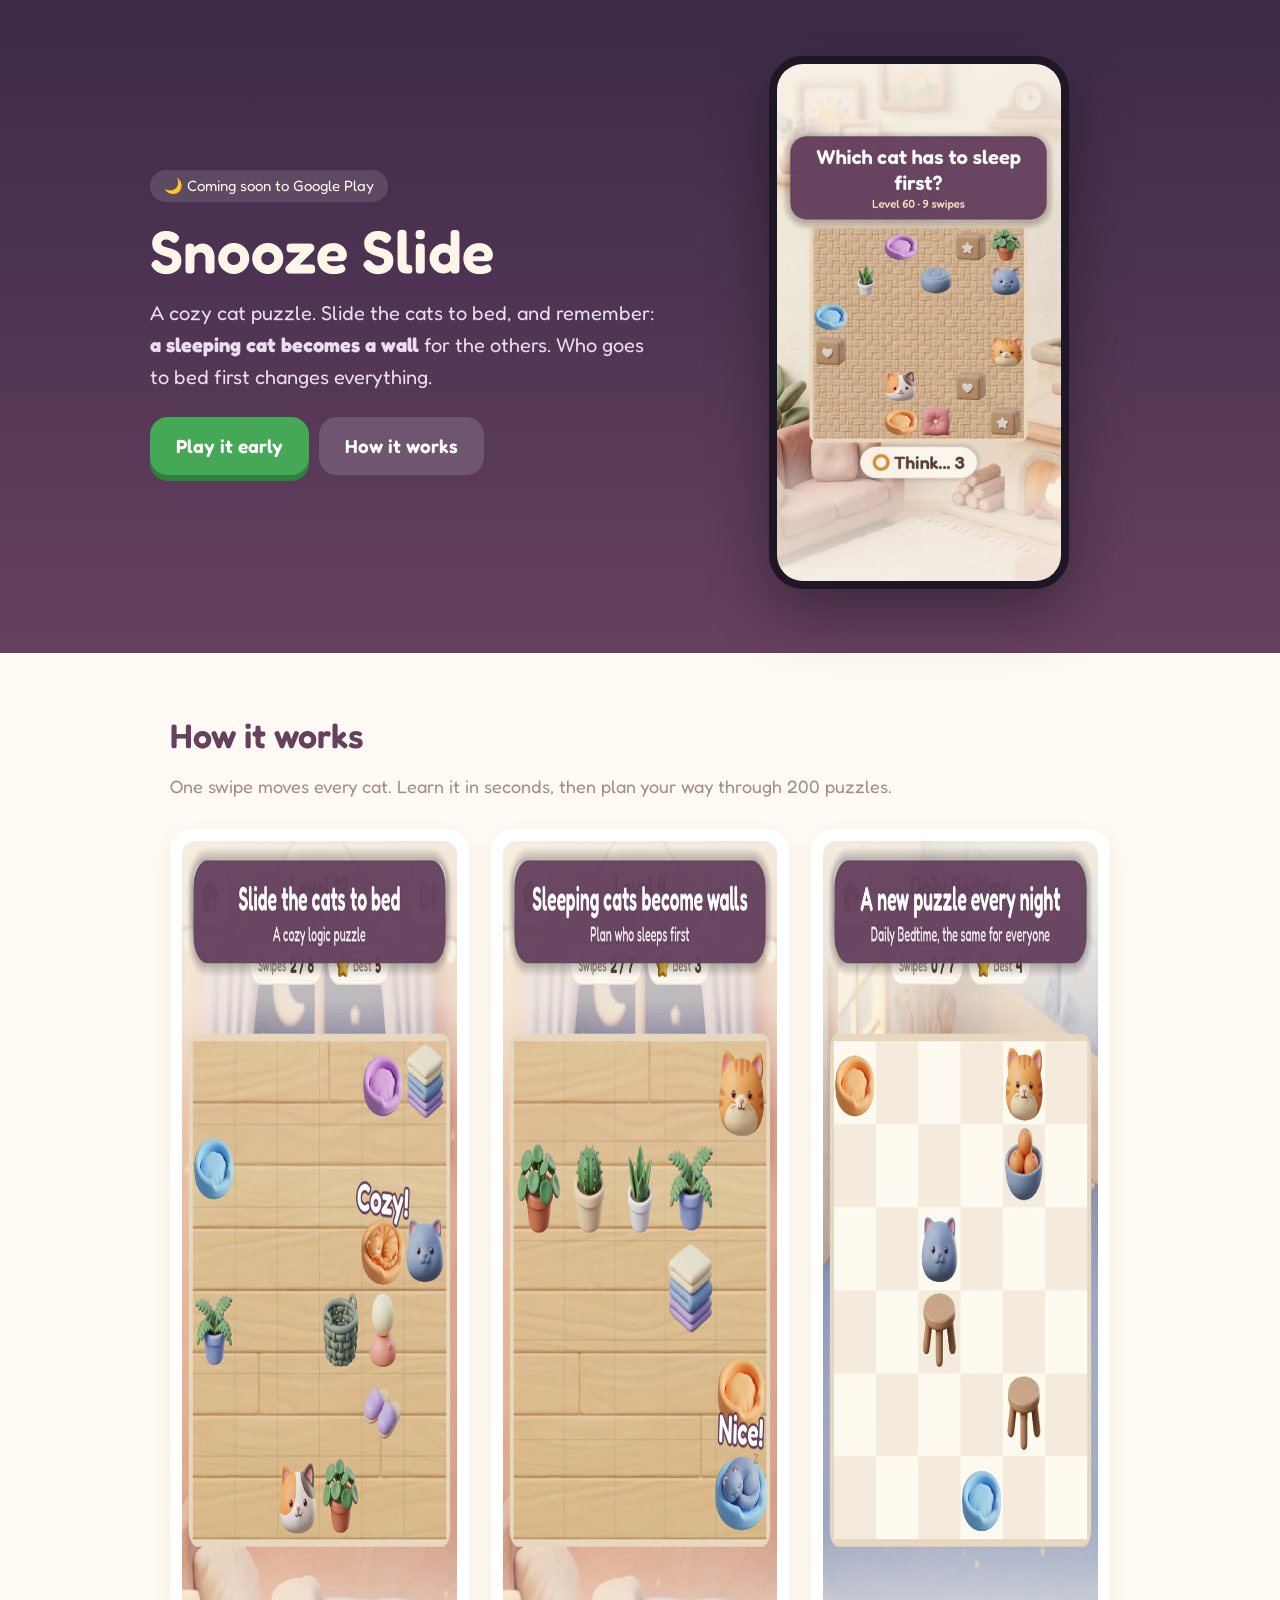
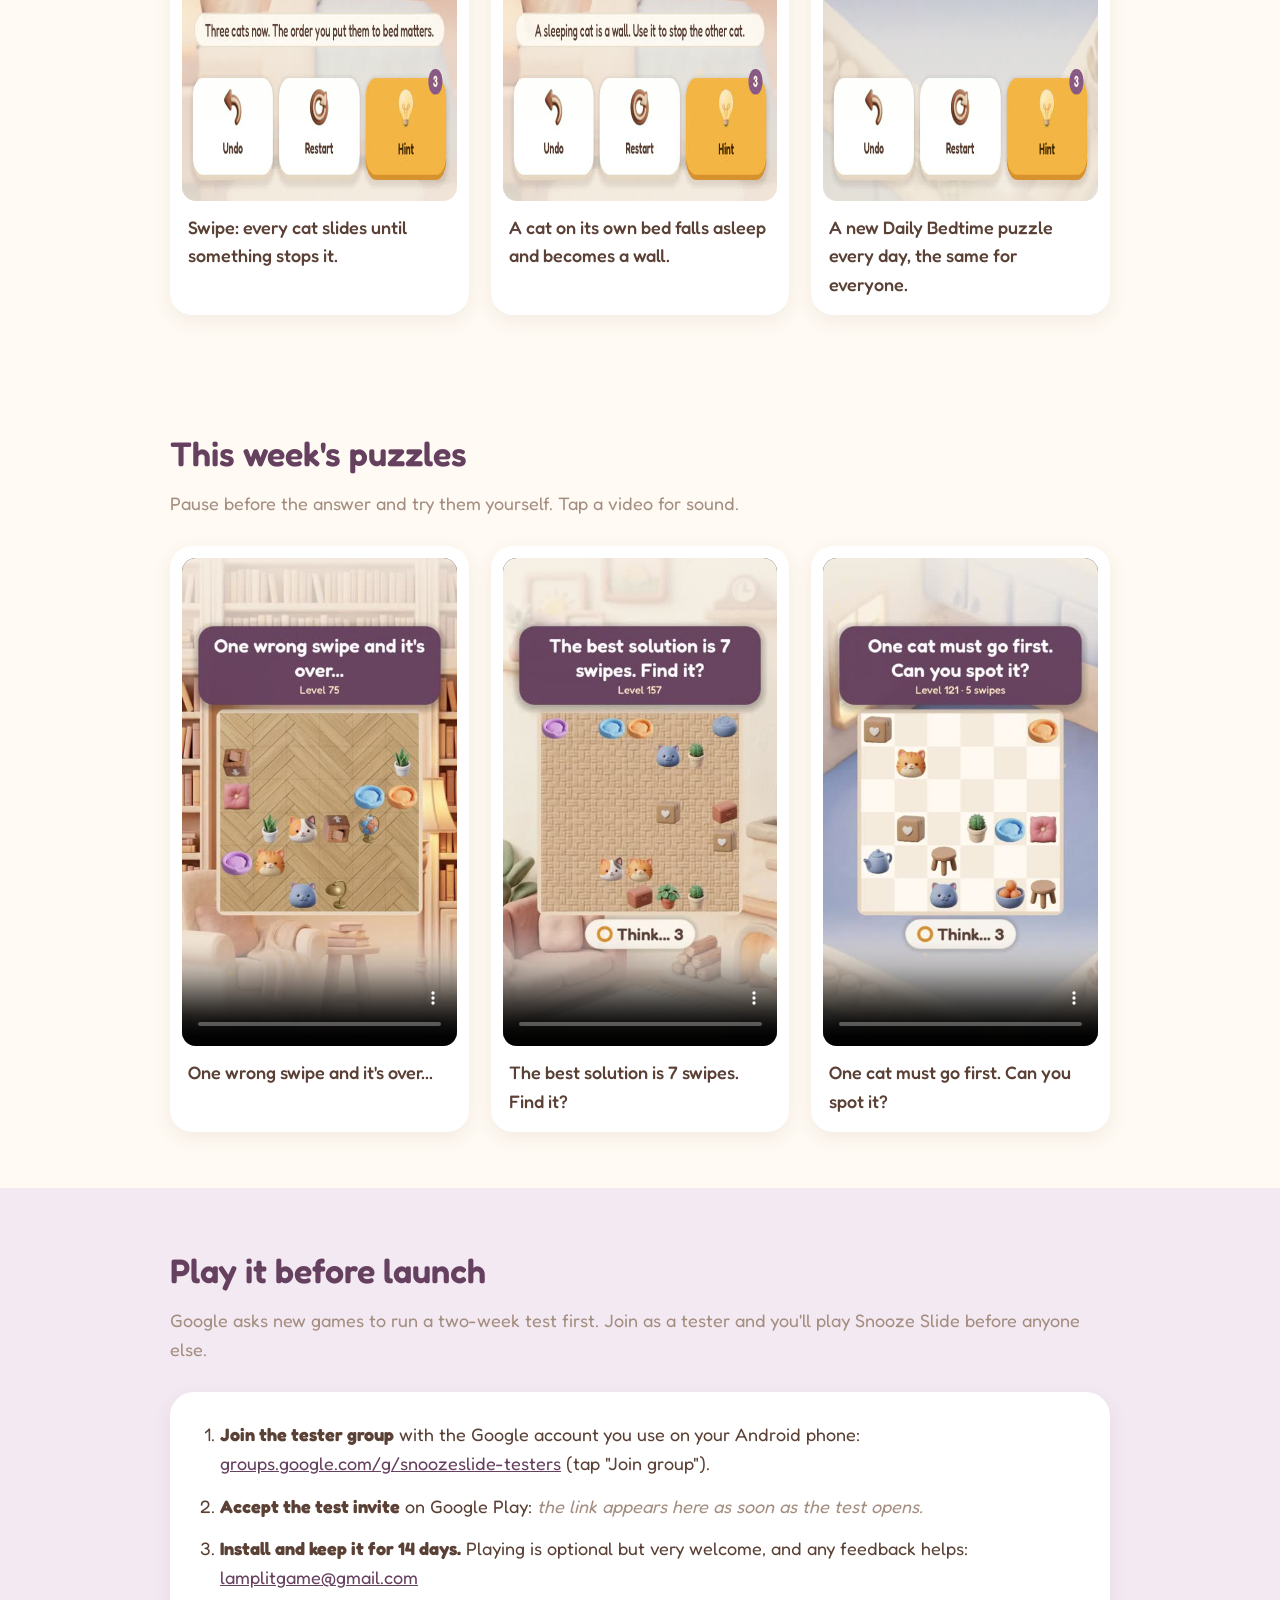
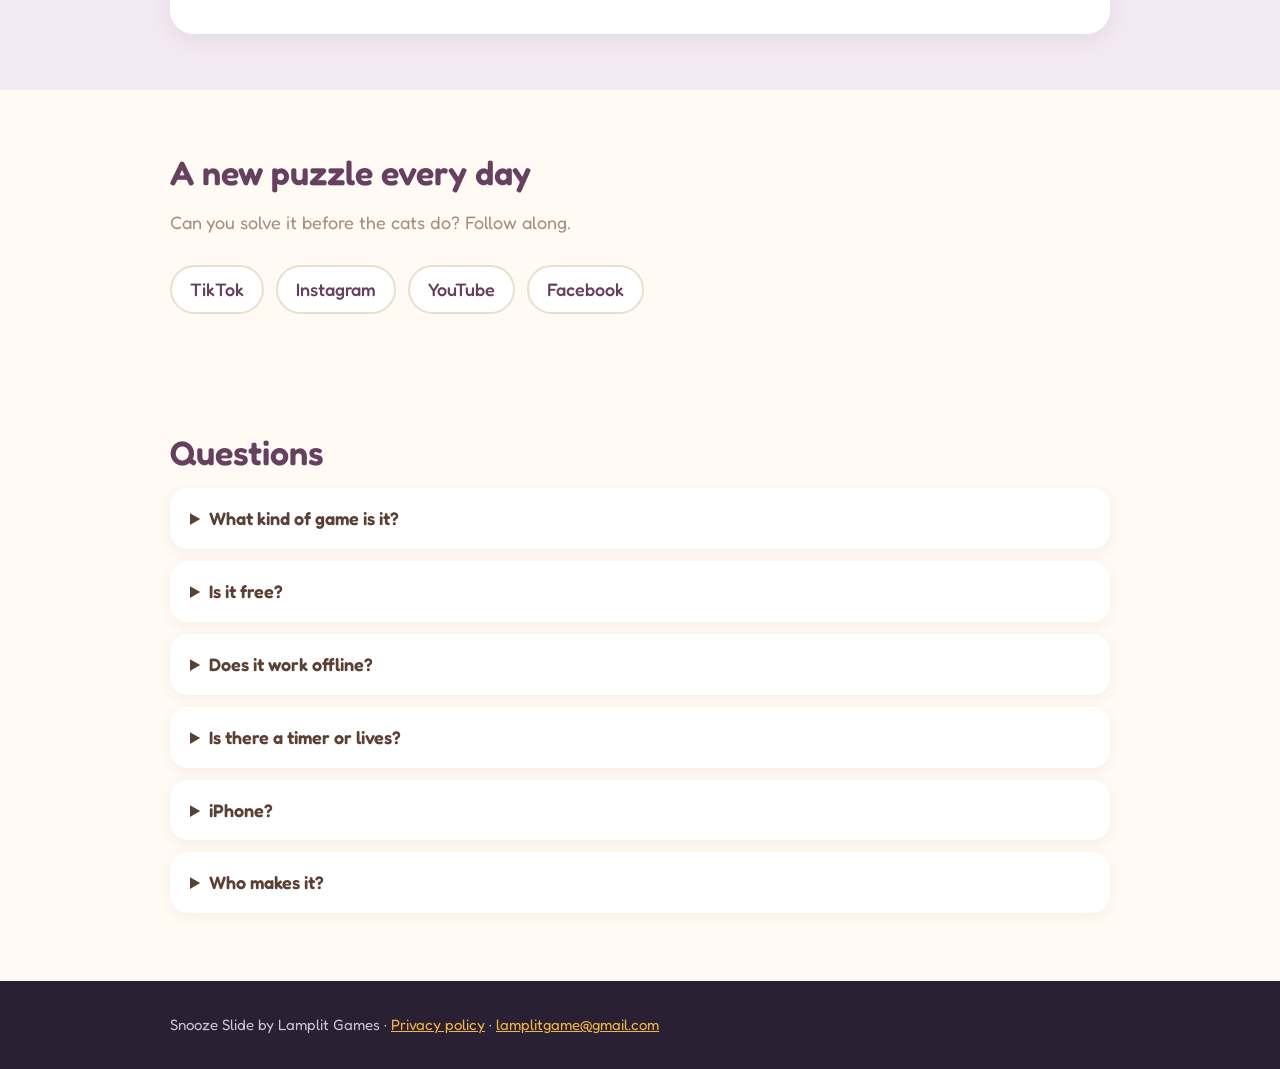
==== snooze-slide/index.html @ 91ded469 "This week's puzzles (2026-09-30); remote settings: this week's video levels" ====
<!doctype html>
<html lang="en">
<head>
<meta charset="utf-8">
<meta name="viewport" content="width=device-width, initial-scale=1">
<title>Snooze Slide: Cozy Cat Puzzle for Android</title>
<meta name="description" content="Slide the cats to bed. Sleeping cats become walls. Snooze Slide is a cozy cat puzzle game for Android with 200 levels and a new Bedtime puzzle every day. Play it early as a tester.">
<link rel="canonical" href="https://sazzal56.github.io/snooze-slide/">
<link rel="icon" href="img/icon.png">
<meta property="og:type" content="website">
<meta property="og:title" content="Snooze Slide: Cozy Cat Puzzle">
<meta property="og:description" content="Slide the cats to bed. Sleeping cats become walls. A new cozy puzzle every day.">
<meta property="og:image" content="https://sazzal56.github.io/snooze-slide/img/feature.jpg">
<meta property="og:url" content="https://sazzal56.github.io/snooze-slide/">
<meta name="twitter:card" content="summary_large_image">
<meta name="theme-color" content="#66405F">
<link rel="preconnect" href="https://fonts.googleapis.com">
<link rel="preconnect" href="https://fonts.gstatic.com" crossorigin>
<link href="https://fonts.googleapis.com/css2?family=Fredoka:wght@400;500;600&display=swap" rel="stylesheet">
<script type="application/ld+json">
{
  "@context": "https://schema.org",
  "@type": "VideoGame",
  "name": "Snooze Slide",
  "alternateName": "Snooze Slide: Cozy Cat Puzzle",
  "description": "A cozy cat puzzle for Android. Swipe to slide every cat at once; a cat that reaches its own bed falls asleep and becomes a wall for the others. 200 levels and a new Daily Bedtime puzzle every day.",
  "genre": ["Puzzle", "Logic", "Casual"],
  "gamePlatform": "Android",
  "applicationCategory": "GameApplication",
  "operatingSystem": "Android",
  "image": "https://sazzal56.github.io/snooze-slide/img/feature.jpg",
  "url": "https://sazzal56.github.io/snooze-slide/",
  "author": { "@type": "Organization", "name": "Lamplit Games", "email": "lamplitgame@gmail.com", "url": "https://sazzal56.github.io/" }
}
</script>
<style>
  :root { --plum: #8A5A86; --plum-deep: #66405F; --night: #2A2033; --cream: #FFFAF3; --ink: #5B4036; --muted: #A48E80; --gold: #F4B546; --go: #45A857; --go-lip: #2F7F3E; }
  * { box-sizing: border-box; }
  body { margin: 0; background: var(--cream); color: var(--ink); font: 18px/1.6 "Fredoka", system-ui, sans-serif; }
  a { color: var(--plum-deep); }
  header { background: linear-gradient(180deg, #3B2A48 0%, var(--plum-deep) 100%); color: #FFF6EA; }
  .wrap { max-width: 980px; margin: 0 auto; padding: 0 20px; }
  .hero { display: grid; grid-template-columns: 1.1fr 0.9fr; gap: 40px; align-items: center; padding: 56px 0 64px; }
  .hero h1 { font-size: clamp(38px, 6vw, 60px); line-height: 1.05; margin: 0 0 14px; font-weight: 600; }
  .hero p { font-size: 20px; color: #EBDDF0; margin: 0 0 24px; }
  .tag { display: inline-block; background: rgba(255,255,255,.12); padding: 4px 14px; border-radius: 99px; font-size: 15px; margin-bottom: 18px; }
  .btn { display: inline-block; background: var(--go); color: #fff; text-decoration: none; font-weight: 600; font-size: 19px; padding: 14px 26px; border-radius: 18px; box-shadow: 0 6px 0 var(--go-lip); }
  .btn.alt { background: rgba(255,255,255,.14); box-shadow: none; margin-left: 10px; }
  .phone { justify-self: center; width: min(300px, 80vw); aspect-ratio: 9/16; border-radius: 34px; overflow: hidden; border: 8px solid #1E1726; box-shadow: 0 24px 60px rgba(0,0,0,.35); background: #1E1726; }
  .phone video { width: 100%; height: 100%; object-fit: cover; display: block; }
  section { padding: 56px 0; }
  h2 { font-size: 34px; margin: 0 0 8px; font-weight: 600; color: var(--plum-deep); }
  .lead { color: var(--muted); margin: 0 0 28px; }
  .steps { display: grid; grid-template-columns: repeat(3, 1fr); gap: 22px; }
  .steps figure { margin: 0; background: #fff; border-radius: 22px; padding: 12px; box-shadow: 0 6px 20px rgba(91,64,54,.08); }
  .steps img, .steps video { width: 100%; border-radius: 14px; display: block; }
  .steps video { aspect-ratio: 9 / 16; background: #1E1726; }
  .steps figcaption { padding: 12px 6px 4px; font-weight: 500; }
  .early { background: #F3E9F2; }
  .card { background: #fff; border-radius: 24px; padding: 28px; box-shadow: 0 6px 20px rgba(91,64,54,.08); }
  ol.join { margin: 0; padding-left: 22px; }
  ol.join li { margin: 0 0 14px; }
  .soon { color: var(--muted); font-style: italic; }
  .social { display: flex; flex-wrap: wrap; gap: 12px; }
  .social a { background: #fff; border: 2px solid #EADFCF; border-radius: 99px; padding: 8px 18px; text-decoration: none; font-weight: 500; }
  details { background: #fff; border-radius: 18px; padding: 16px 20px; margin: 0 0 12px; box-shadow: 0 4px 14px rgba(91,64,54,.06); }
  summary { font-weight: 600; cursor: pointer; }
  footer { background: var(--night); color: #CFC2D8; padding: 32px 0; font-size: 15px; }
  footer a { color: var(--gold); }
  @media (max-width: 760px) {
    .hero { grid-template-columns: 1fr; padding: 40px 0 48px; text-align: center; }
    .steps { grid-template-columns: 1fr; }
    .btn.alt { margin: 12px 0 0; }
  }
</style>
</head>
<body>
<header>
  <div class="wrap hero">
    <div>
      <span class="tag">🌙 Coming soon to Google Play</span>
      <h1>Snooze Slide</h1>
      <p>A cozy cat puzzle. Slide the cats to bed, and remember: <strong>a sleeping cat becomes a wall</strong> for the others. Who goes to bed first changes everything.</p>
      <a class="btn" href="#early">Play it early</a><a class="btn alt" href="#how">How it works</a>
    </div>
    <div class="phone"><video src="img/gameplay.mp4" poster="img/gameplay_poster.jpg" autoplay muted loop playsinline aria-label="Snooze Slide gameplay: which cat goes to bed first?"></video></div>
  </div>
</header>

<main>
  <section id="how">
    <div class="wrap">
      <h2>How it works</h2>
      <p class="lead">One swipe moves every cat. Learn it in seconds, then plan your way through 200 puzzles.</p>
      <div class="steps">
        <figure><img src="img/1_slide.jpg" alt="Swipe to slide every cat at once" loading="lazy" width="540" height="960"><figcaption>Swipe: every cat slides until something stops it.</figcaption></figure>
        <figure><img src="img/2_walls.jpg" alt="Sleeping cats become walls" loading="lazy" width="540" height="960"><figcaption>A cat on its own bed falls asleep and becomes a wall.</figcaption></figure>
        <figure><img src="img/5_daily.jpg" alt="A new Daily Bedtime puzzle every day" loading="lazy" width="540" height="960"><figcaption>A new Daily Bedtime puzzle every day, the same for everyone.</figcaption></figure>
      </div>
    </div>
  </section>

  <section id="week">
    <div class="wrap">
      <h2>This week's puzzles</h2>
      <p class="lead">Pause before the answer and try them yourself. Tap a video for sound.</p>
      <div class="steps">
        <!-- WEEK -->
        <figure><video src="week/1_wrong.mp4" poster="week/1_wrong.jpg" muted loop playsinline preload="none" controls aria-label="One wrong swipe and it's over..."></video><figcaption>One wrong swipe and it's over...</figcaption></figure>
        <figure><video src="week/2_par.mp4" poster="week/2_par.jpg" muted loop playsinline preload="none" controls aria-label="The best solution is 7 swipes. Find it?"></video><figcaption>The best solution is 7 swipes. Find it?</figcaption></figure>
        <figure><video src="week/3_which.mp4" poster="week/3_which.jpg" muted loop playsinline preload="none" controls aria-label="One cat must go first. Can you spot it?"></video><figcaption>One cat must go first. Can you spot it?</figcaption></figure>
        <!-- /WEEK -->
      </div>
    </div>
  </section>

  <section id="early" class="early">
    <div class="wrap">
      <h2>Play it before launch</h2>
      <p class="lead">Google asks new games to run a two-week test first. Join as a tester and you'll play Snooze Slide before anyone else.</p>
      <div class="card">
        <ol class="join">
          <li><strong>Join the tester group</strong> with the Google account you use on your Android phone:<br><a href="https://groups.google.com/g/snoozeslide-testers">groups.google.com/g/snoozeslide-testers</a> (tap "Join group").</li>
          <li><strong>Accept the test invite</strong> on Google Play: <span class="soon">the link appears here as soon as the test opens.</span></li>
          <li><strong>Install and keep it for 14 days.</strong> Playing is optional but very welcome, and any feedback helps: <a href="mailto:lamplitgame@gmail.com">lamplitgame@gmail.com</a></li>
        </ol>
      </div>
    </div>
  </section>

  <section id="follow">
    <div class="wrap">
      <h2>A new puzzle every day</h2>
      <p class="lead">Can you solve it before the cats do? Follow along.</p>
      <div class="social">
        <a href="https://www.tiktok.com/@snoozeslide">TikTok</a>
        <a href="https://www.instagram.com/snoozeslide/">Instagram</a>
        <a href="https://www.youtube.com/@snoozeslide">YouTube</a>
        <a href="https://www.facebook.com/snoozeslide">Facebook</a>
      </div>
    </div>
  </section>

  <section id="faq">
    <div class="wrap">
      <h2>Questions</h2>
      <details><summary>What kind of game is it?</summary><p>A calm logic puzzle with cats. Each swipe slides every cat in the room at once; get each cat onto its own bed. Once a cat is asleep it stays put and blocks the others, so the order matters. There are soft cushions, cardboard boxes, one-way cat flaps and rolling balls of yarn as you go from room to room.</p></details>
      <details><summary>Is it free?</summary><p>Yes, it's free to play, with ads. Hints come with an optional short ad; there are never ads at launch or in the middle of a puzzle.</p></details>
      <details><summary>Does it work offline?</summary><p>Yes. Every puzzle works offline.</p></details>
      <details><summary>Is there a timer or lives?</summary><p>No. No timers, no lives, no rush. Undo any swipe, restart anytime.</p></details>
      <details><summary>iPhone?</summary><p>Android first. If you'd like an iPhone version, tell us: <a href="mailto:lamplitgame@gmail.com">lamplitgame@gmail.com</a></p></details>
      <details><summary>Who makes it?</summary><p>One person, one cozy room at a time, as Lamplit Games.</p></details>
    </div>
  </section>
</main>

<footer>
  <div class="wrap">Snooze Slide by Lamplit Games · <a href="../privacy.html">Privacy policy</a> · <a href="mailto:lamplitgame@gmail.com">lamplitgame@gmail.com</a></div>
</footer>
</body>
</html>
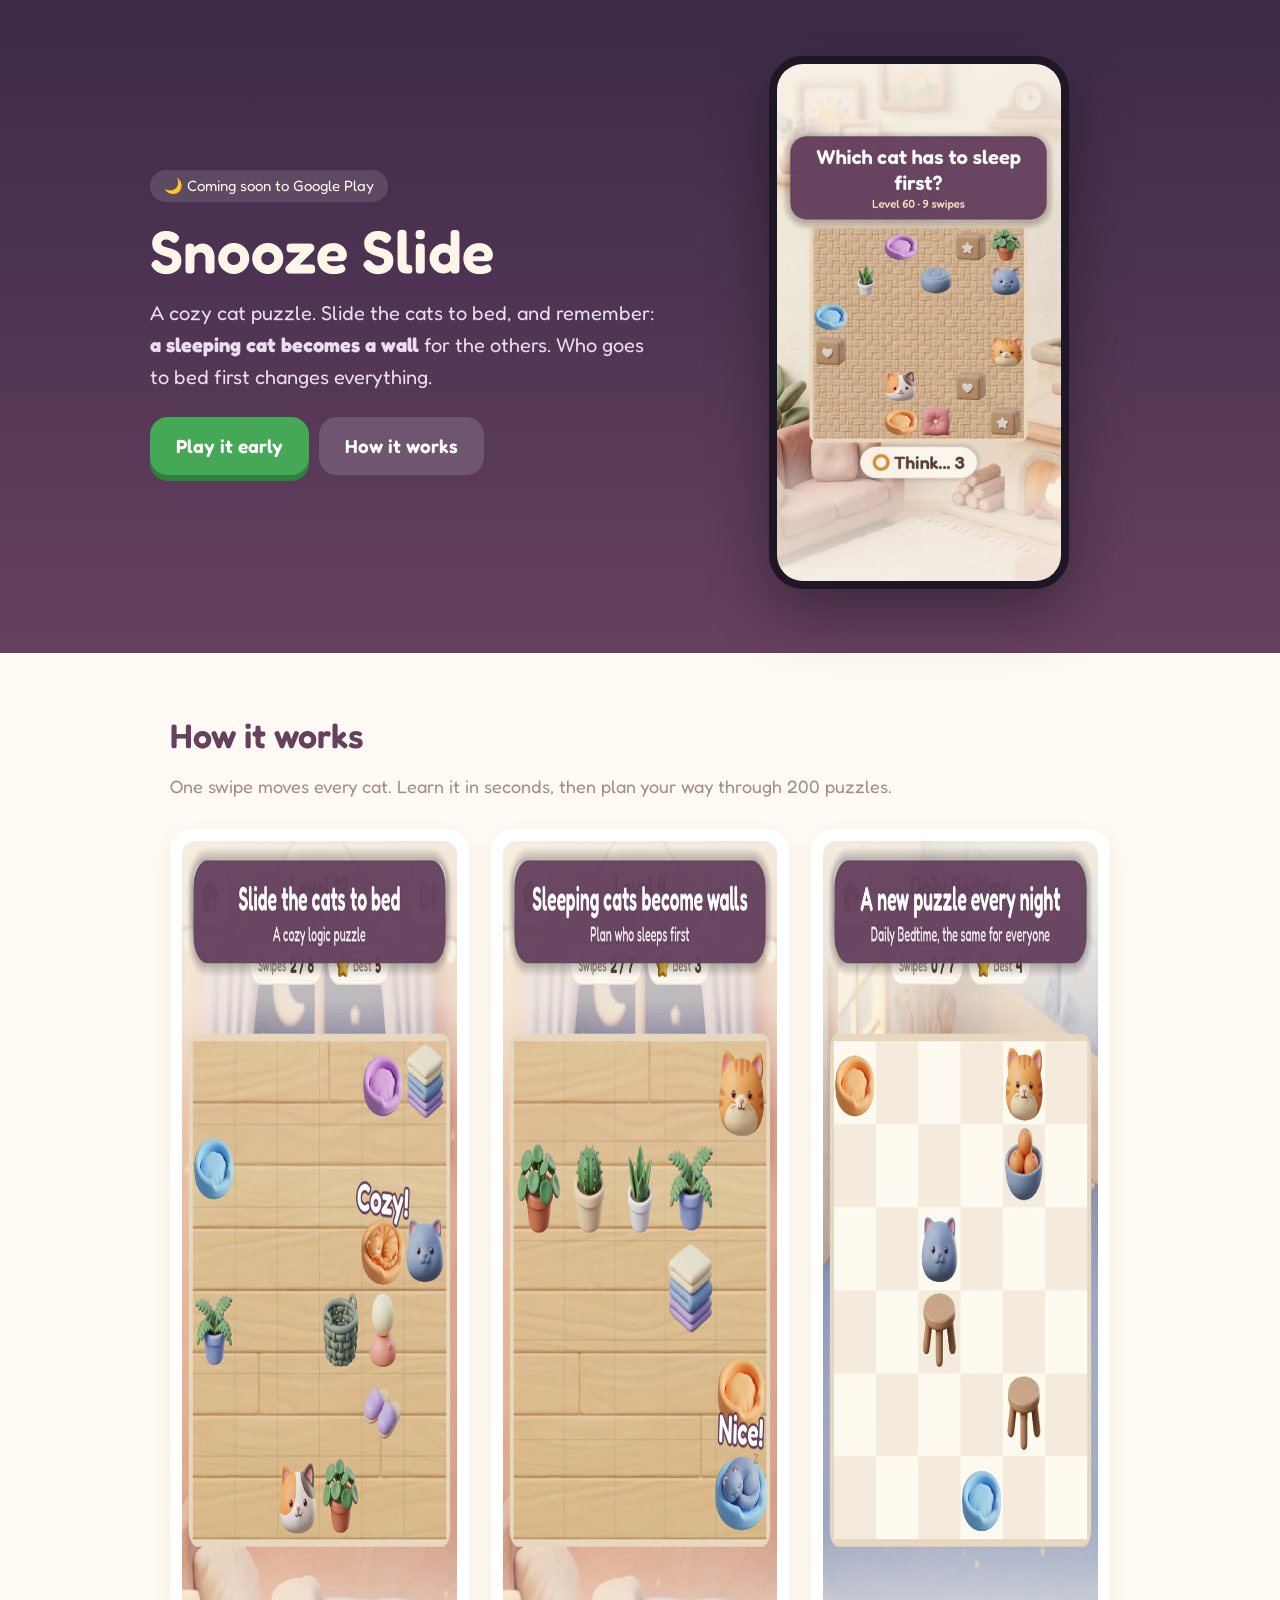
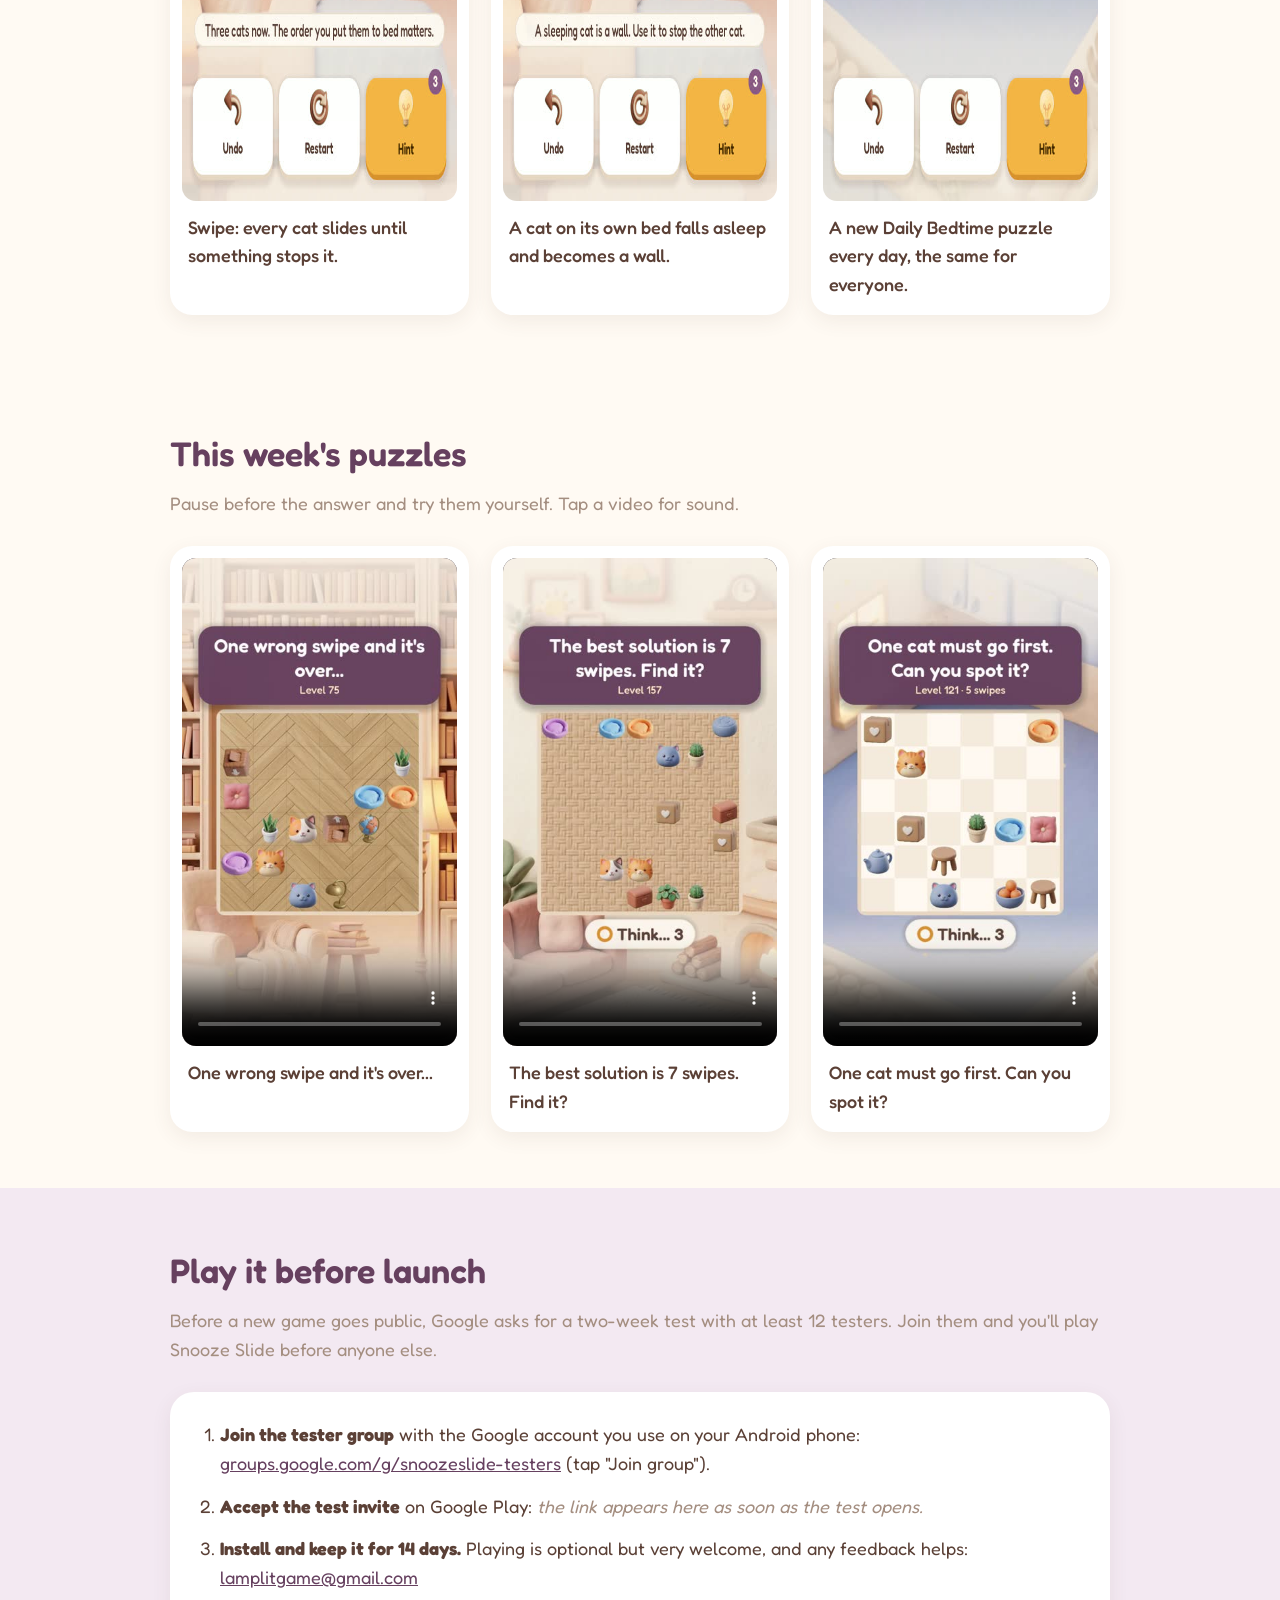
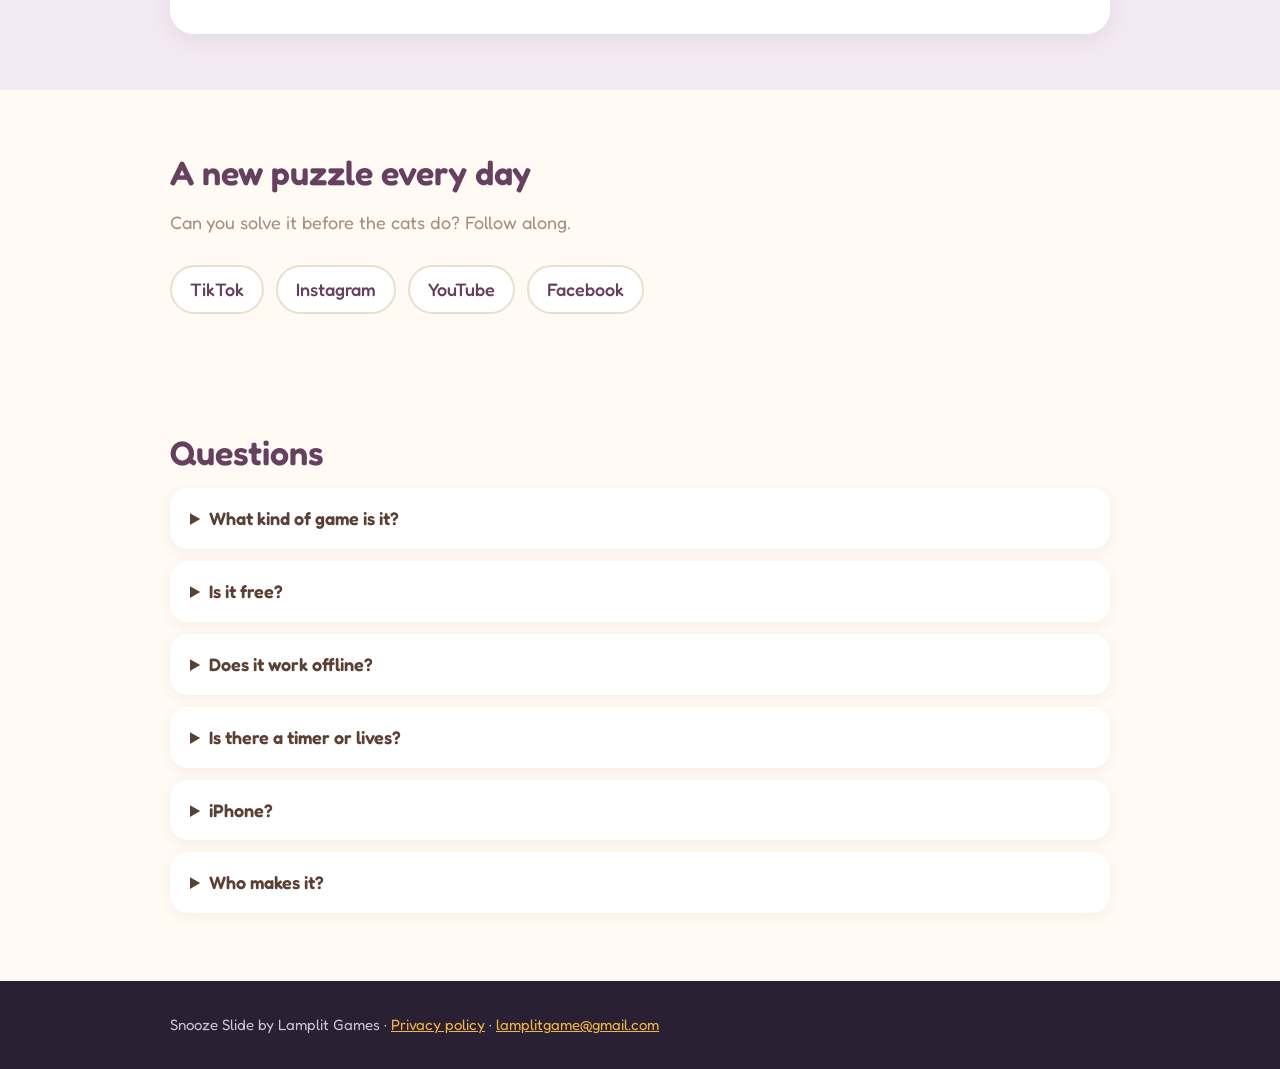
==== commit bd393b44: "Tester section: say what Google asks for (12 testers, two weeks)" ====
--- a/snooze-slide/index.html
+++ b/snooze-slide/index.html
@@ -117,7 +117,7 @@
   <section id="early" class="early">
     <div class="wrap">
       <h2>Play it before launch</h2>
-      <p class="lead">Google asks new games to run a two-week test first. Join as a tester and you'll play Snooze Slide before anyone else.</p>
+      <p class="lead">Before a new game goes public, Google asks for a two-week test with at least 12 testers. Join them and you'll play Snooze Slide before anyone else.</p>
       <div class="card">
         <ol class="join">
           <li><strong>Join the tester group</strong> with the Google account you use on your Android phone:<br><a href="https://groups.google.com/g/snoozeslide-testers">groups.google.com/g/snoozeslide-testers</a> (tap "Join group").</li>
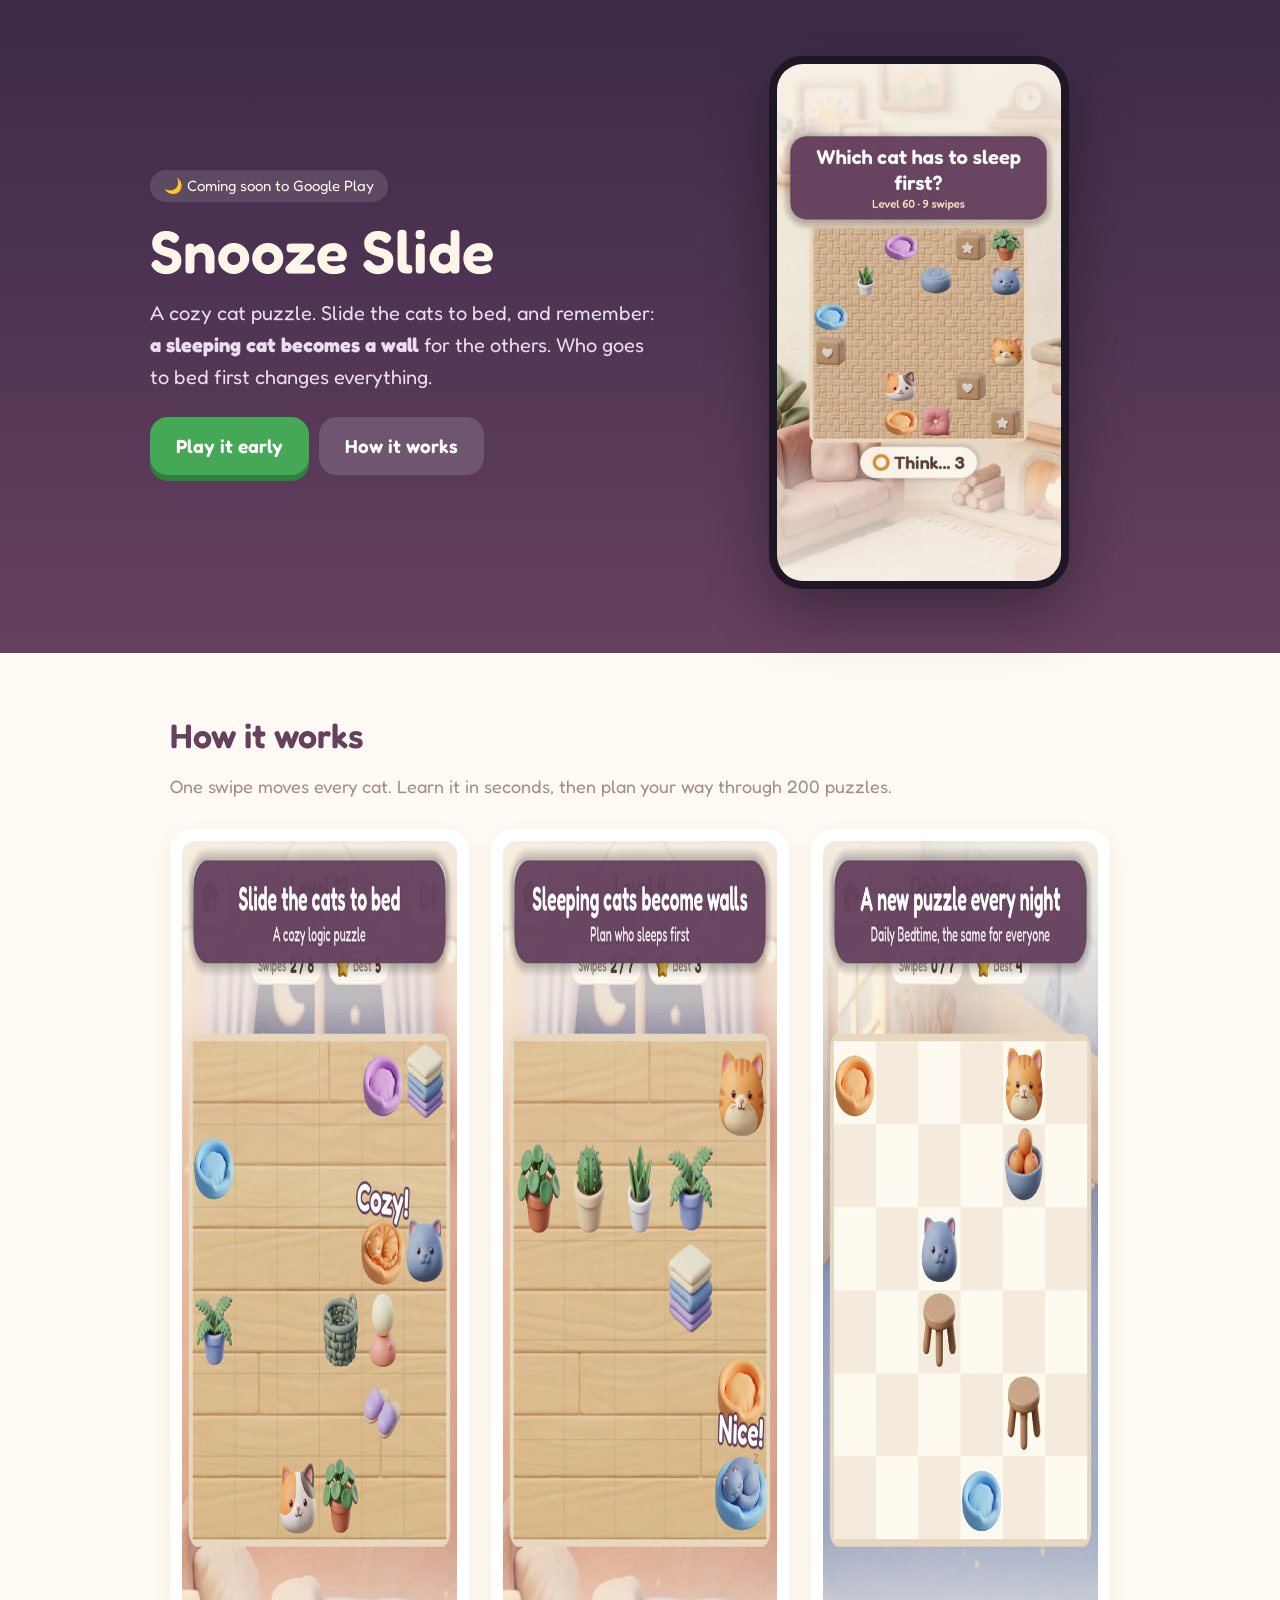
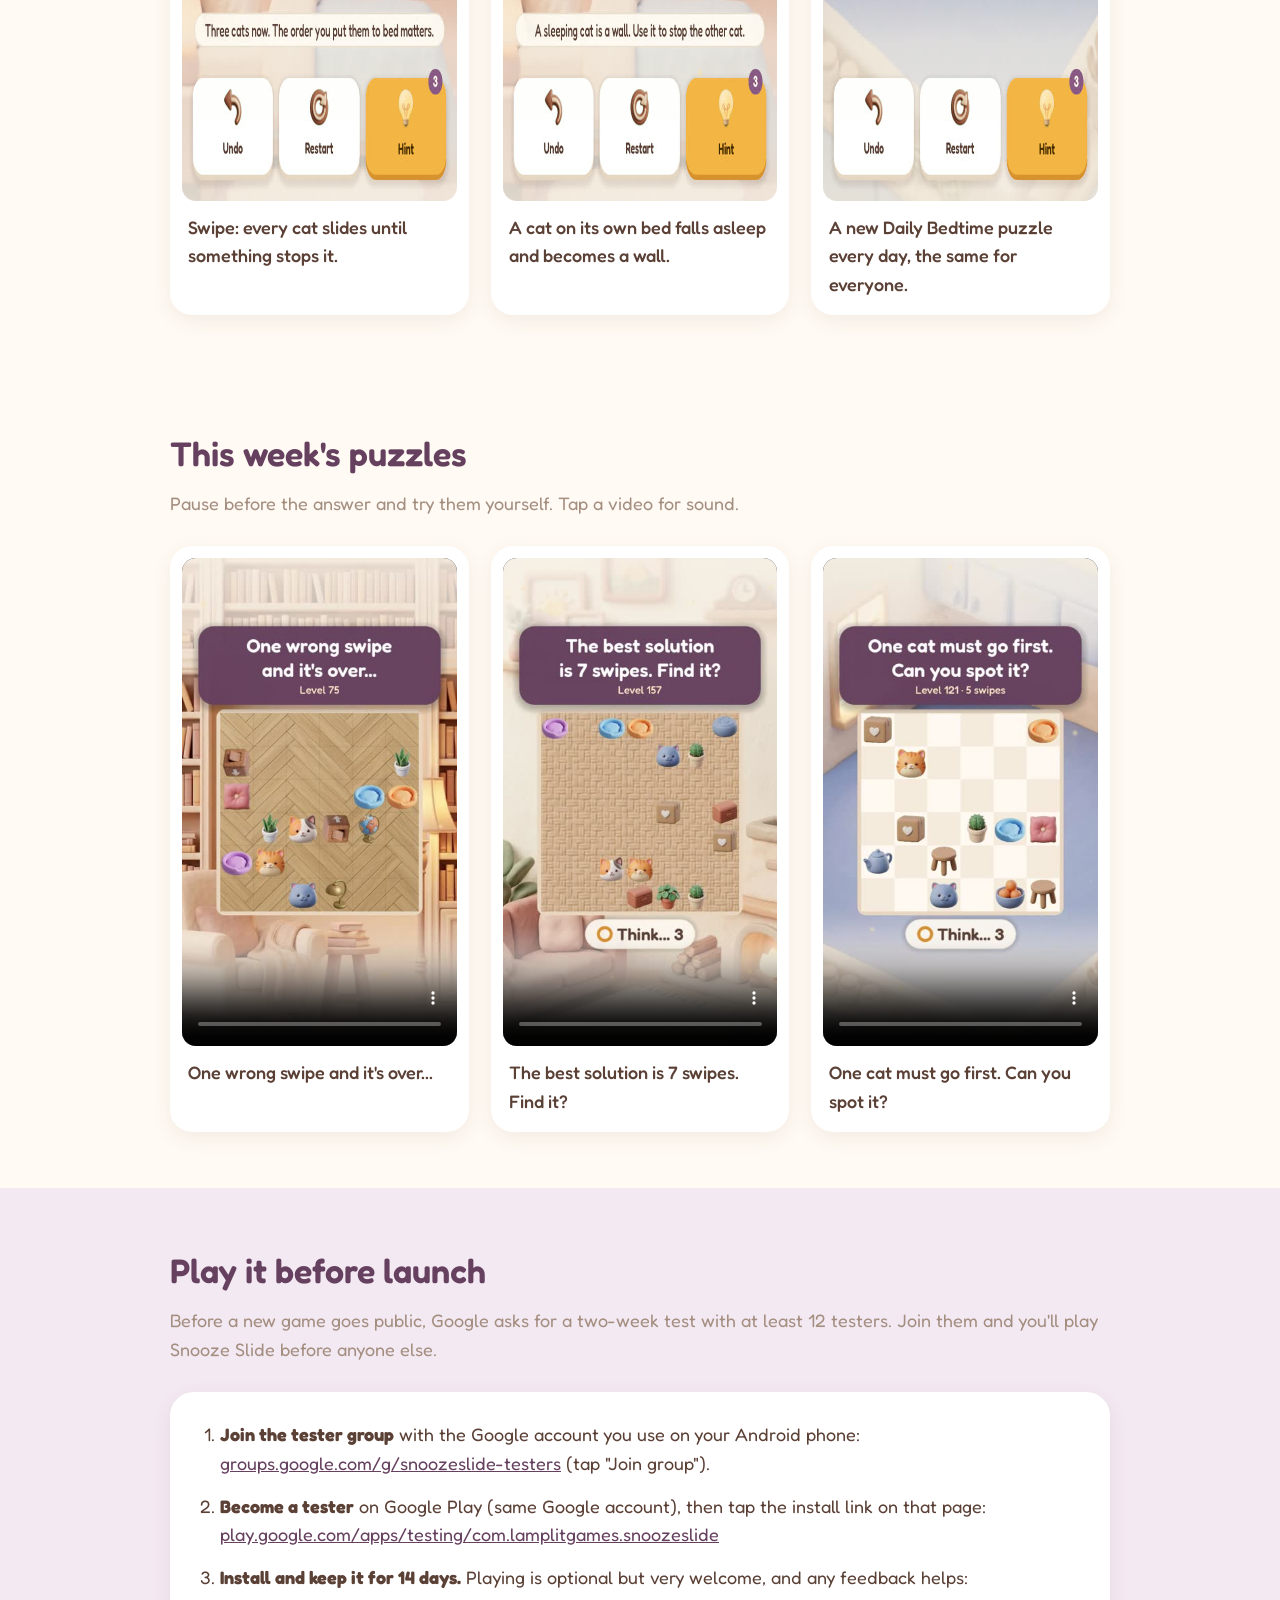
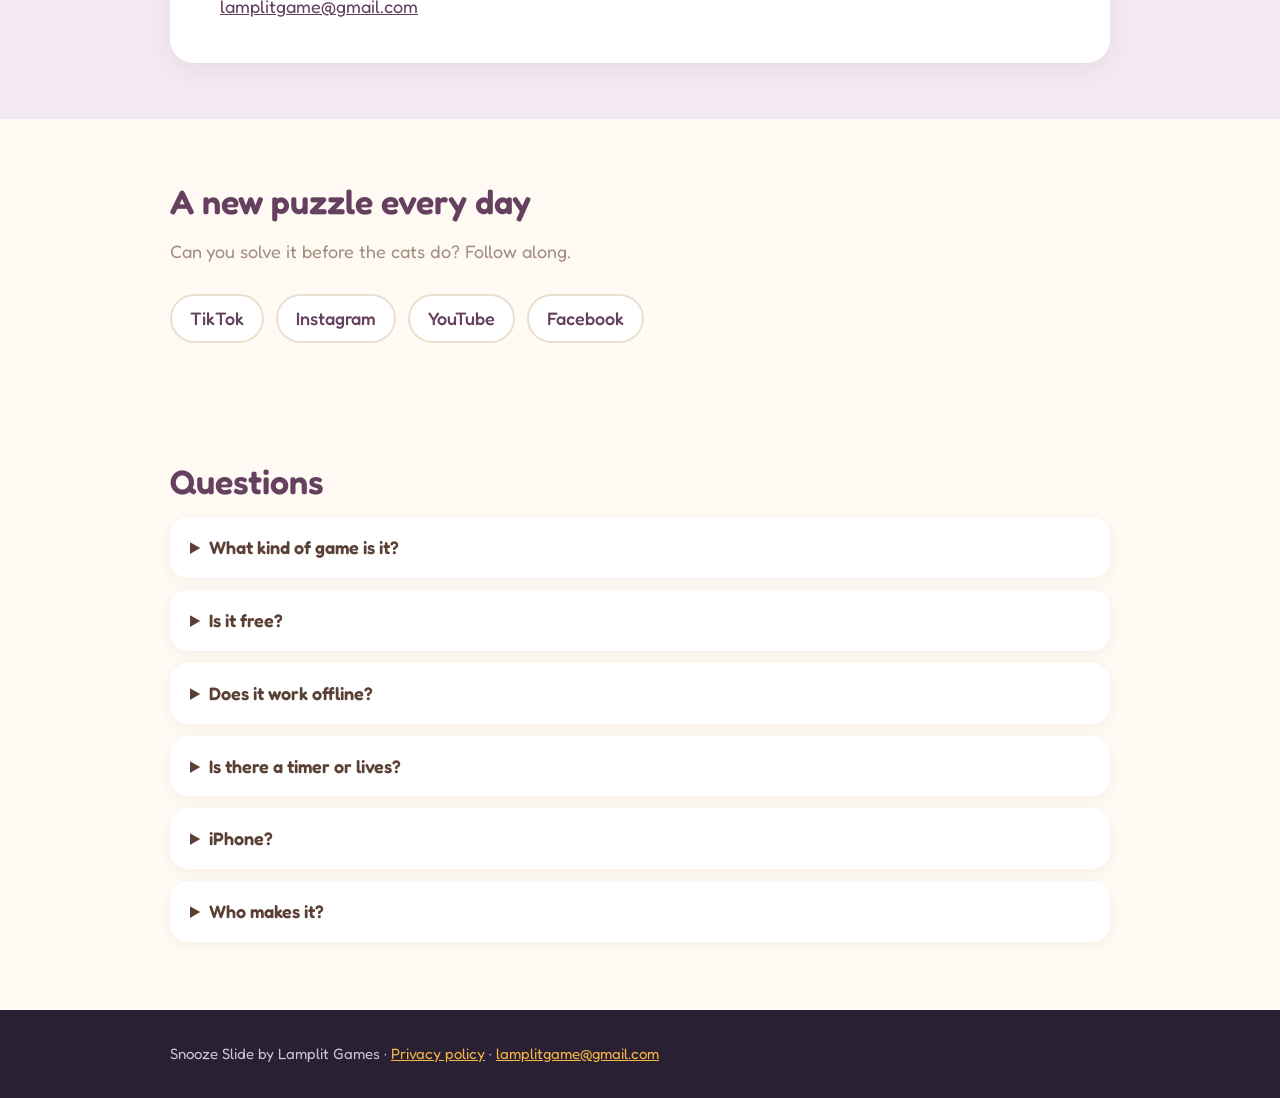
==== commit 5b31fc1c: "Tester steps: the Play opt-in link (closed test is live)" ====
--- a/snooze-slide/index.html
+++ b/snooze-slide/index.html
@@ -121,7 +121,7 @@
       <div class="card">
         <ol class="join">
           <li><strong>Join the tester group</strong> with the Google account you use on your Android phone:<br><a href="https://groups.google.com/g/snoozeslide-testers">groups.google.com/g/snoozeslide-testers</a> (tap "Join group").</li>
-          <li><strong>Accept the test invite</strong> on Google Play: <span class="soon">the link appears here as soon as the test opens.</span></li>
+          <li><strong>Become a tester</strong> on Google Play (same Google account), then tap the install link on that page:<br><a href="https://play.google.com/apps/testing/com.lamplitgames.snoozeslide">play.google.com/apps/testing/com.lamplitgames.snoozeslide</a></li>
           <li><strong>Install and keep it for 14 days.</strong> Playing is optional but very welcome, and any feedback helps: <a href="mailto:lamplitgame@gmail.com">lamplitgame@gmail.com</a></li>
         </ol>
       </div>
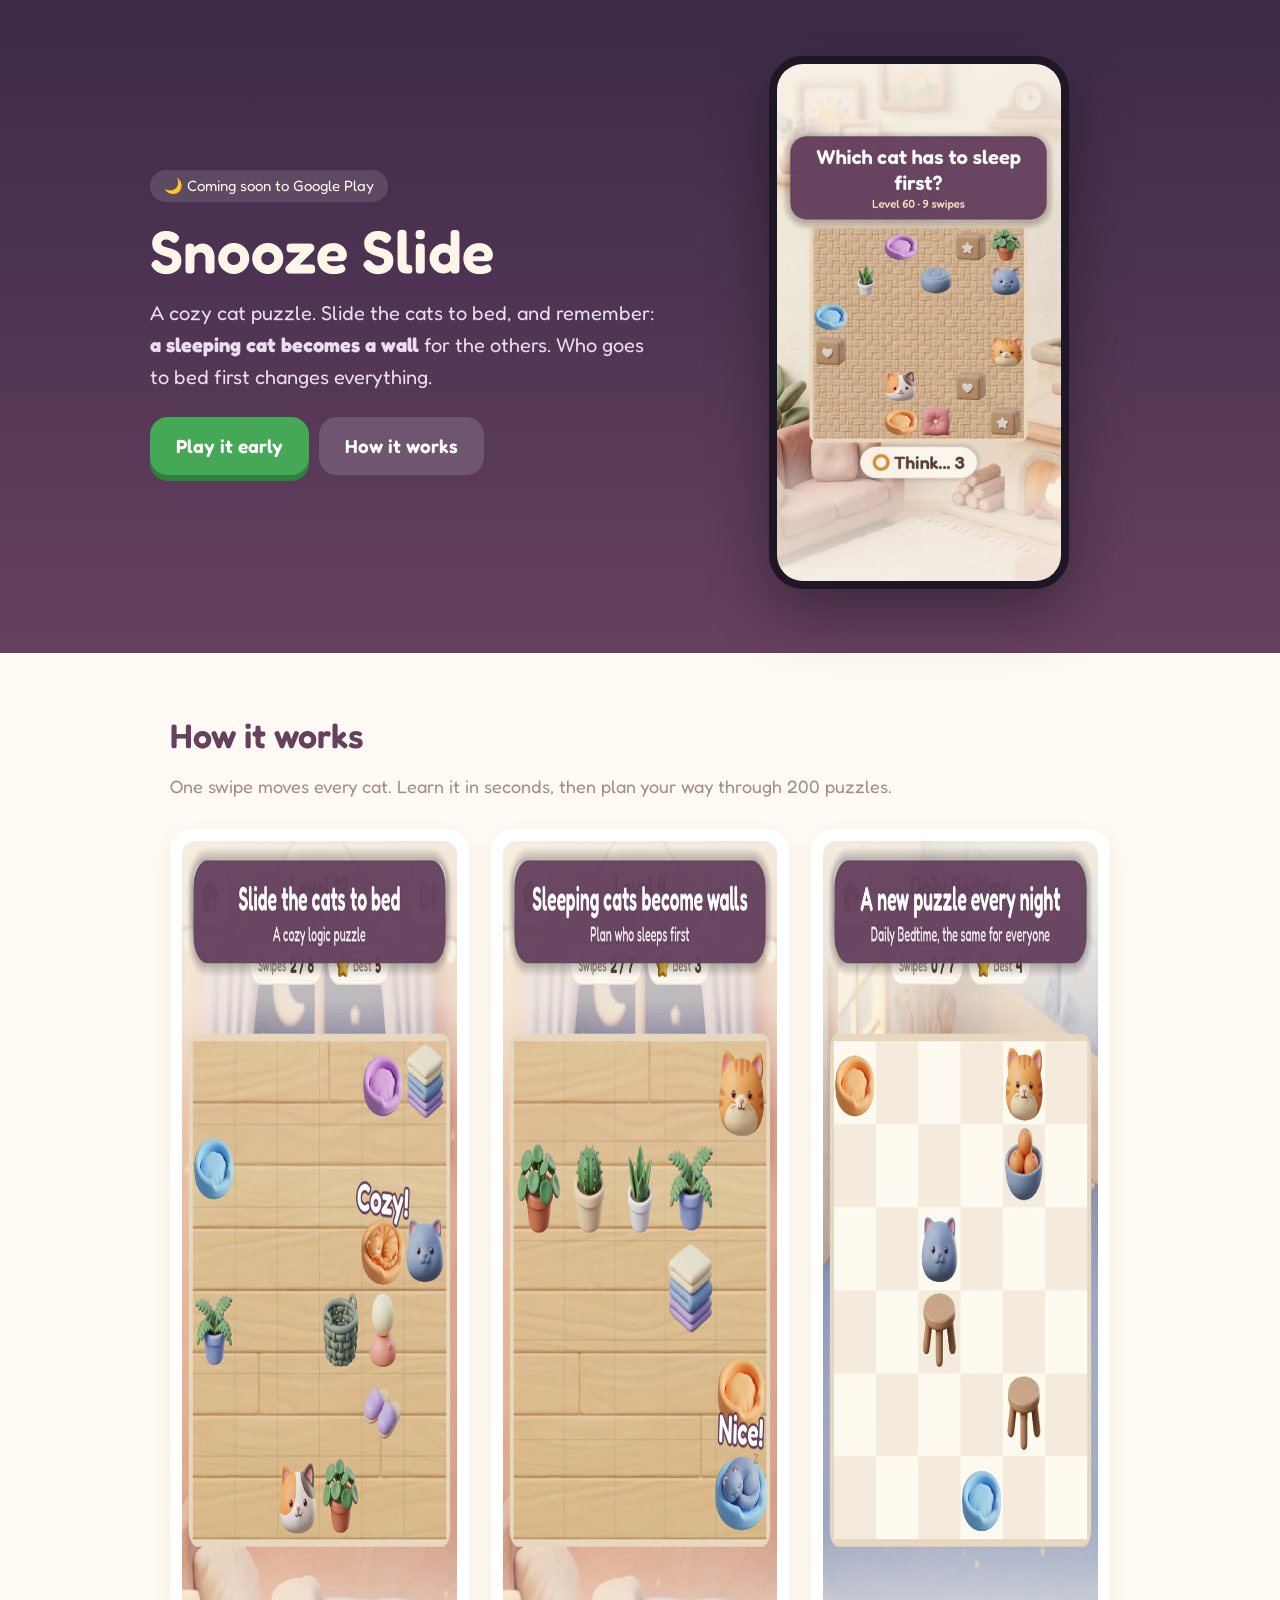
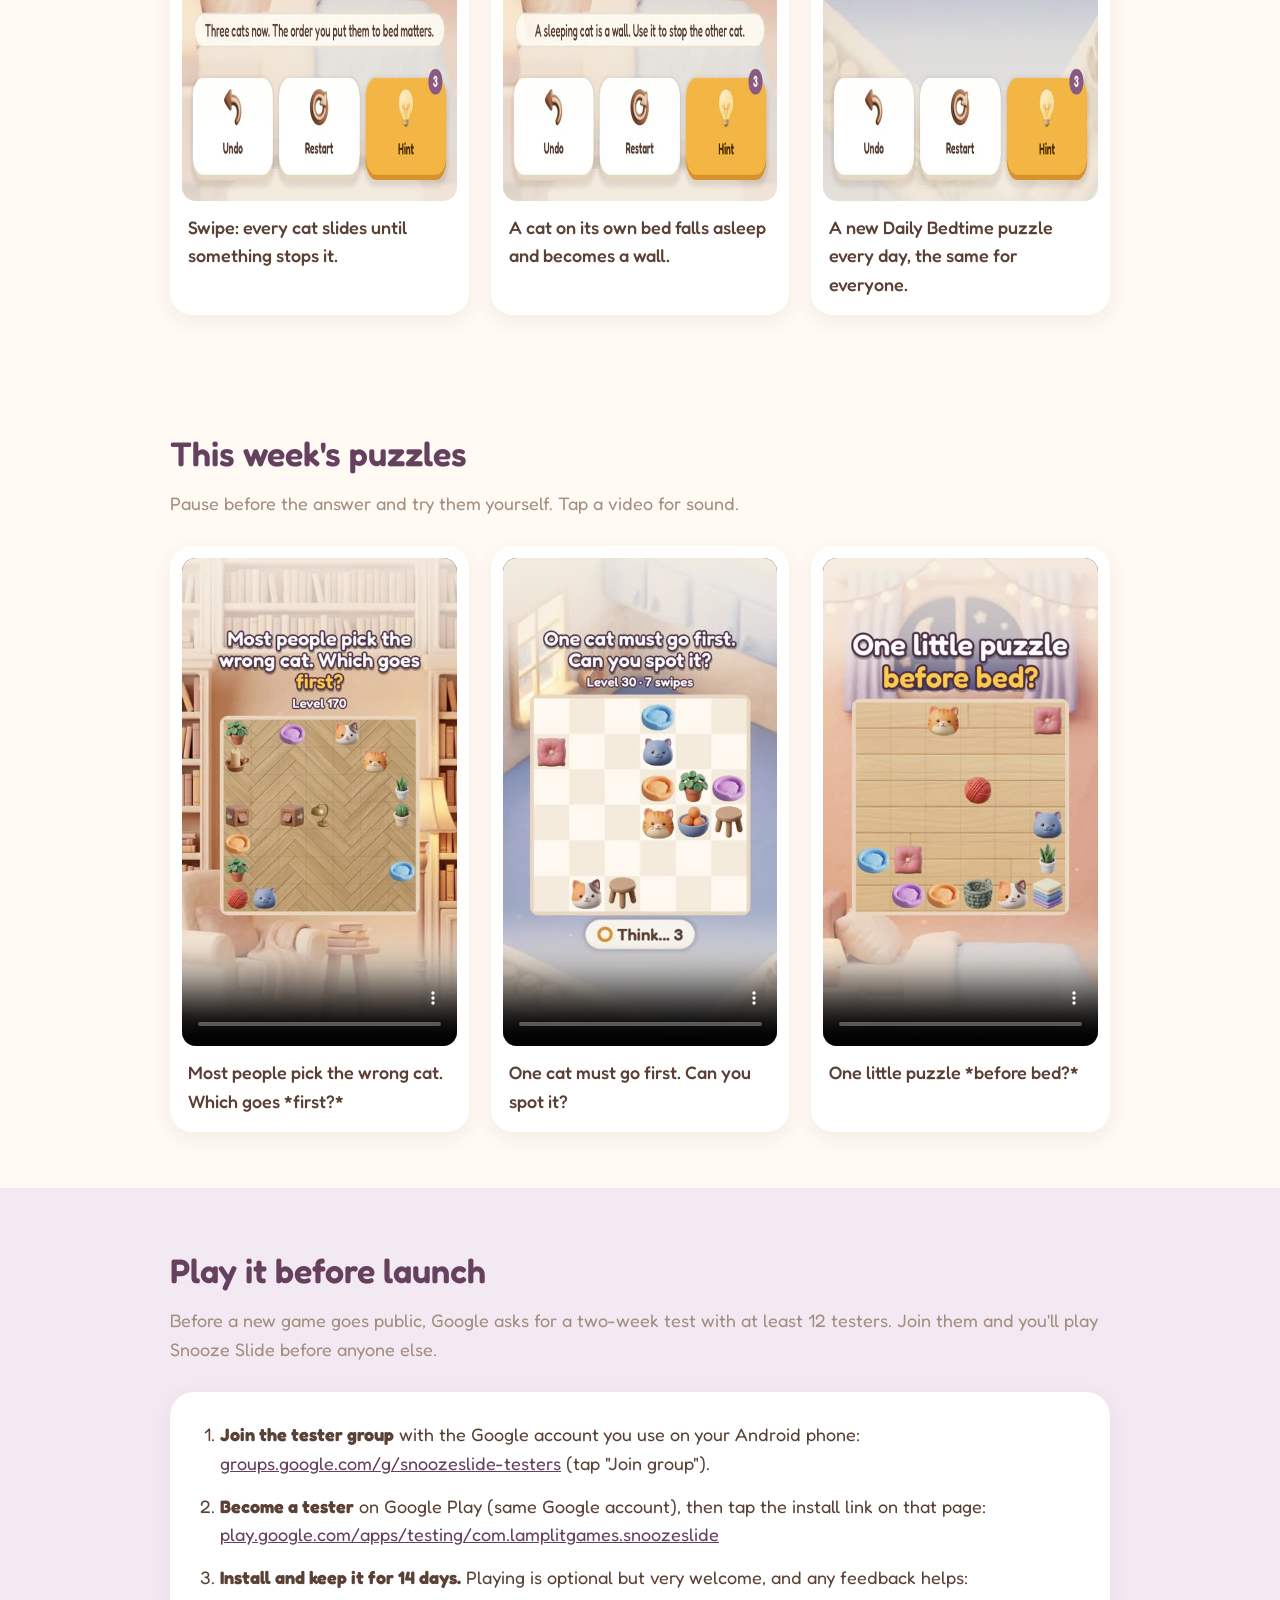
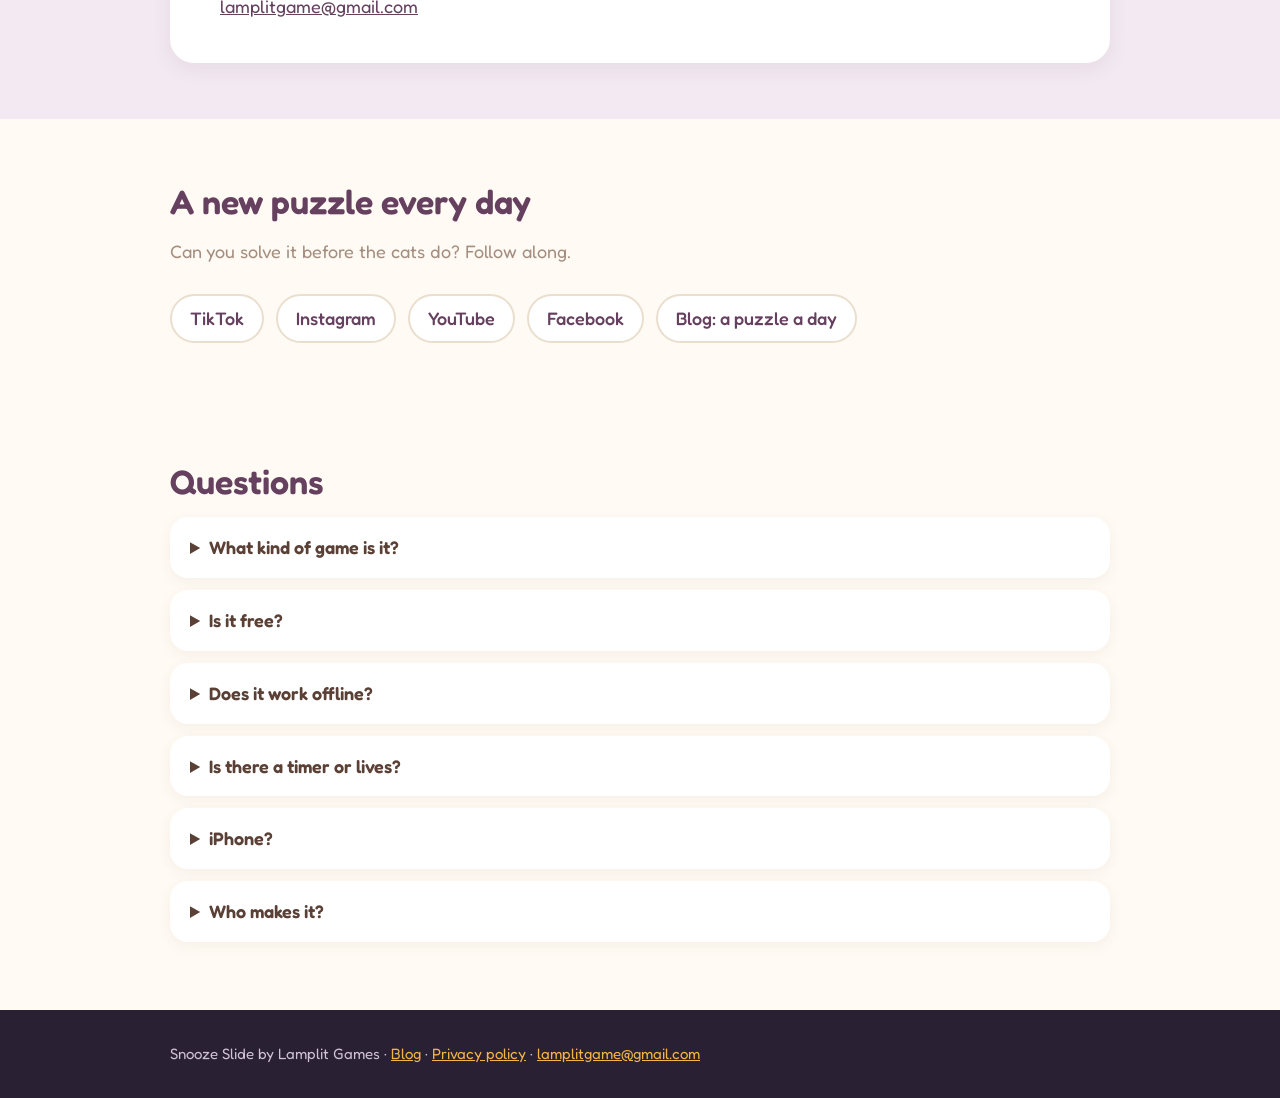
==== commit 31df1151: "Blog: puzzle of the day (2026-10-01)" ====
--- a/snooze-slide/index.html
+++ b/snooze-slide/index.html
@@ -106,9 +106,9 @@
       <p class="lead">Pause before the answer and try them yourself. Tap a video for sound.</p>
       <div class="steps">
         <!-- WEEK -->
-        <figure><video src="week/1_wrong.mp4" poster="week/1_wrong.jpg" muted loop playsinline preload="none" controls aria-label="One wrong swipe and it's over..."></video><figcaption>One wrong swipe and it's over...</figcaption></figure>
-        <figure><video src="week/2_par.mp4" poster="week/2_par.jpg" muted loop playsinline preload="none" controls aria-label="The best solution is 7 swipes. Find it?"></video><figcaption>The best solution is 7 swipes. Find it?</figcaption></figure>
-        <figure><video src="week/3_which.mp4" poster="week/3_which.jpg" muted loop playsinline preload="none" controls aria-label="One cat must go first. Can you spot it?"></video><figcaption>One cat must go first. Can you spot it?</figcaption></figure>
+        <figure><video src="week/1_comment.mp4" poster="week/1_comment.jpg" muted loop playsinline preload="none" controls aria-label="Most people pick the wrong cat. Which goes *first?*"></video><figcaption>Most people pick the wrong cat. Which goes *first?*</figcaption></figure>
+        <figure><video src="week/2_which.mp4" poster="week/2_which.jpg" muted loop playsinline preload="none" controls aria-label="One cat must go first. Can you spot it?"></video><figcaption>One cat must go first. Can you spot it?</figcaption></figure>
+        <figure><video src="week/3_relax.mp4" poster="week/3_relax.jpg" muted loop playsinline preload="none" controls aria-label="One little puzzle *before bed?*"></video><figcaption>One little puzzle *before bed?*</figcaption></figure>
         <!-- /WEEK -->
       </div>
     </div>
@@ -137,6 +137,7 @@
         <a href="https://www.instagram.com/snoozeslide/">Instagram</a>
         <a href="https://www.youtube.com/@snoozeslide">YouTube</a>
         <a href="https://www.facebook.com/snoozeslide">Facebook</a>
+        <a href="blog/">Blog: a puzzle a day</a>
       </div>
     </div>
   </section>
@@ -155,7 +156,7 @@
 </main>
 
 <footer>
-  <div class="wrap">Snooze Slide by Lamplit Games · <a href="../privacy.html">Privacy policy</a> · <a href="mailto:lamplitgame@gmail.com">lamplitgame@gmail.com</a></div>
+  <div class="wrap">Snooze Slide by Lamplit Games · <a href="blog/">Blog</a> · <a href="../privacy.html">Privacy policy</a> · <a href="mailto:lamplitgame@gmail.com">lamplitgame@gmail.com</a></div>
 </footer>
 </body>
 </html>
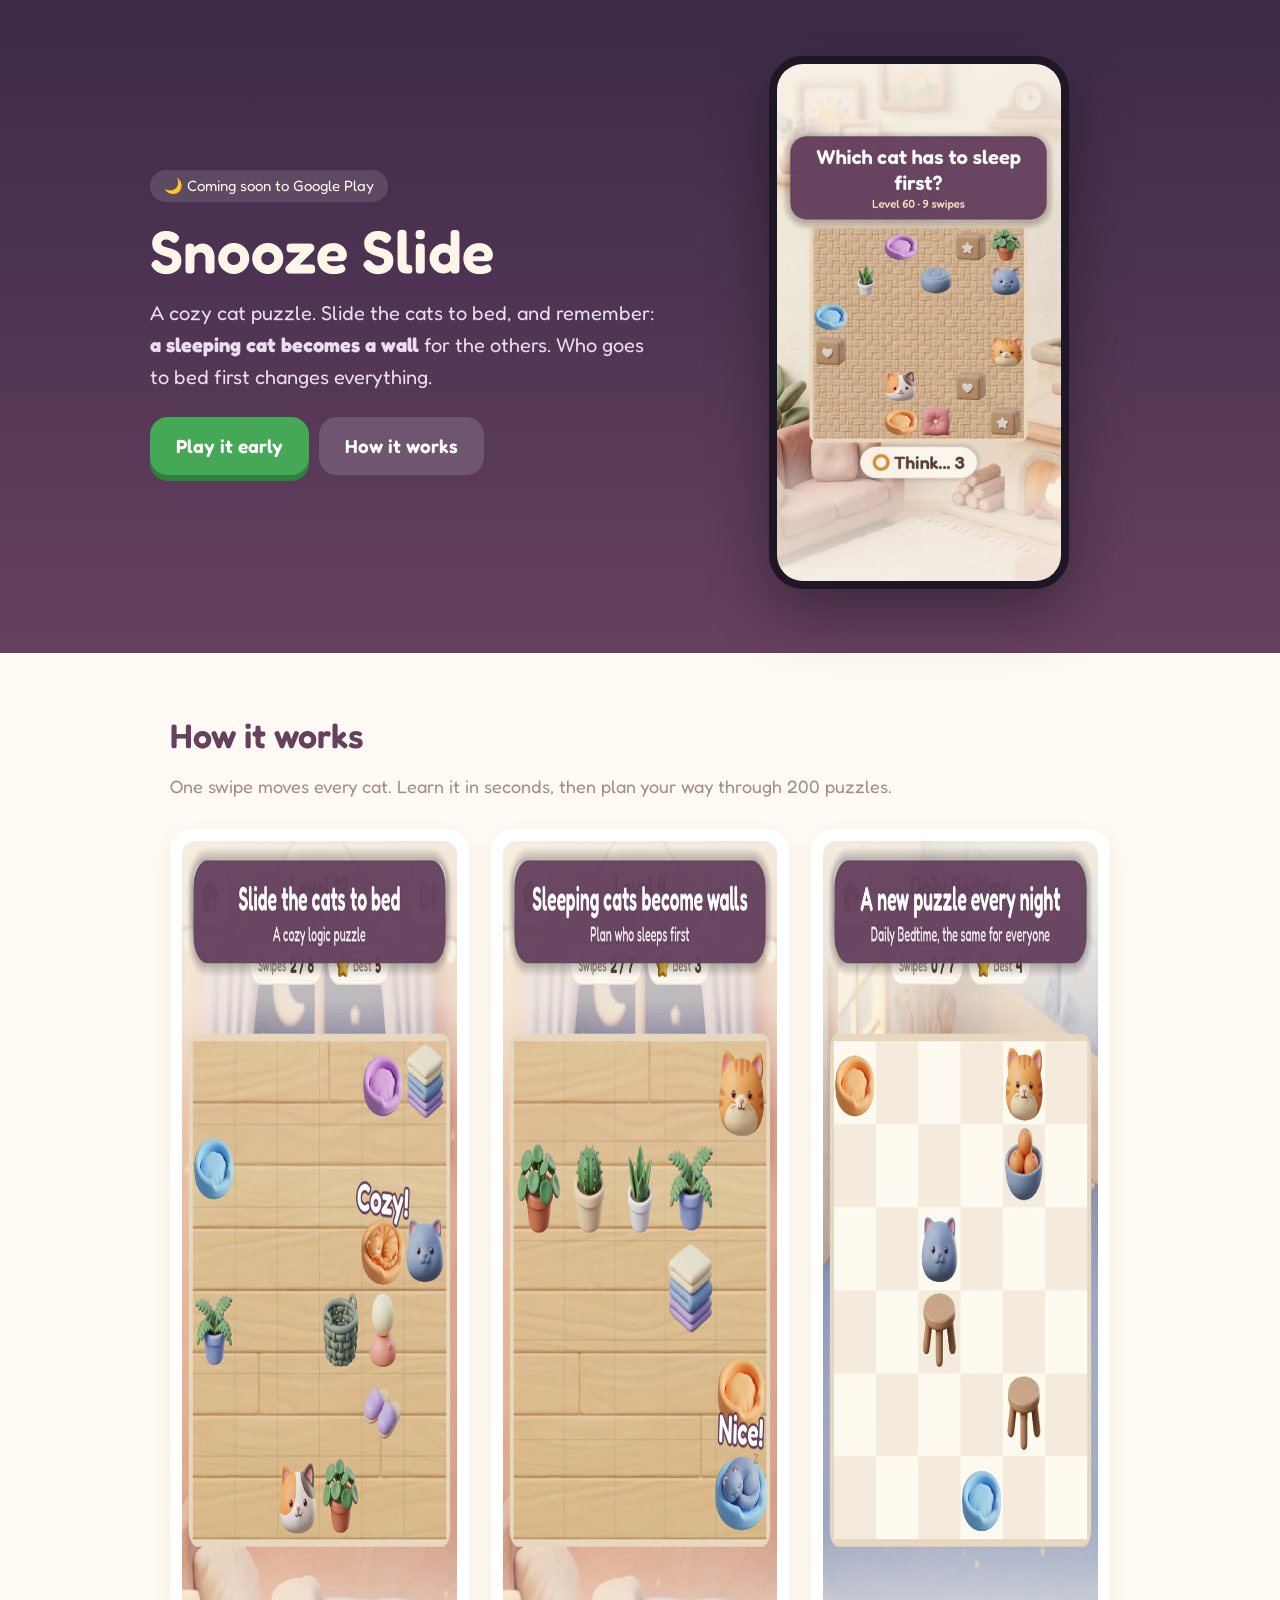
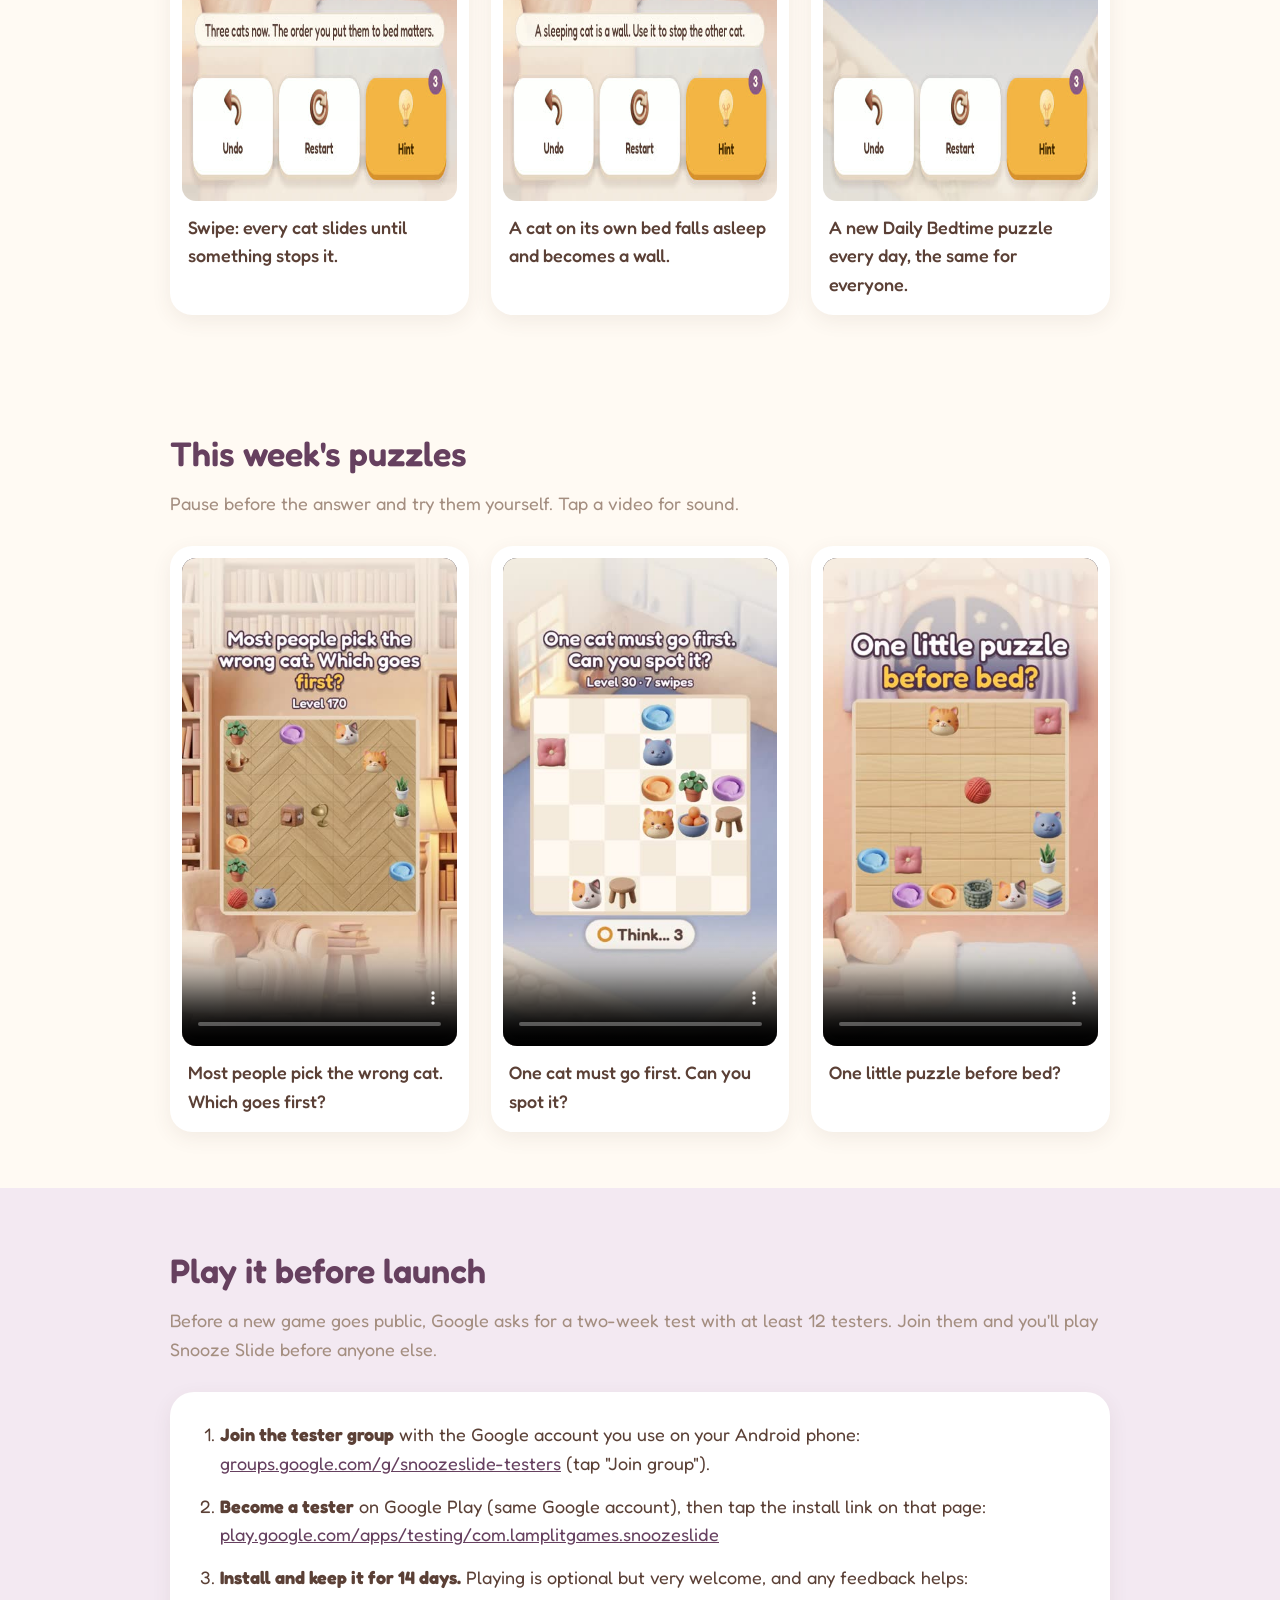
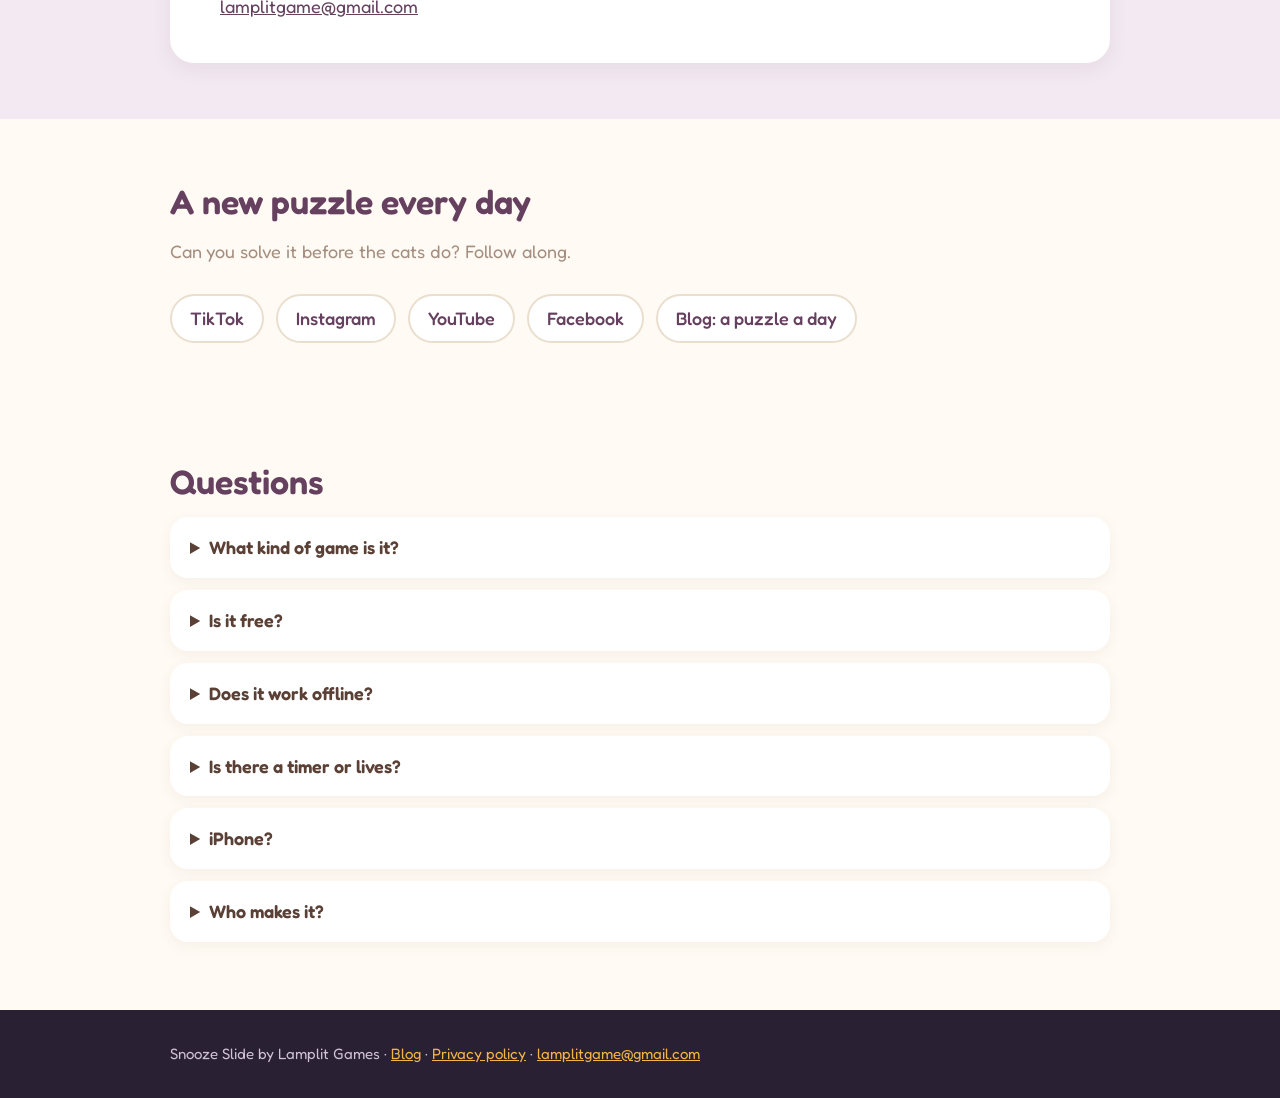
==== commit 4e748430: "This week's puzzles: captions without caption marks" ====
--- a/snooze-slide/index.html
+++ b/snooze-slide/index.html
@@ -106,9 +106,9 @@
       <p class="lead">Pause before the answer and try them yourself. Tap a video for sound.</p>
       <div class="steps">
         <!-- WEEK -->
-        <figure><video src="week/1_comment.mp4" poster="week/1_comment.jpg" muted loop playsinline preload="none" controls aria-label="Most people pick the wrong cat. Which goes *first?*"></video><figcaption>Most people pick the wrong cat. Which goes *first?*</figcaption></figure>
+        <figure><video src="week/1_comment.mp4" poster="week/1_comment.jpg" muted loop playsinline preload="none" controls aria-label="Most people pick the wrong cat. Which goes first?"></video><figcaption>Most people pick the wrong cat. Which goes first?</figcaption></figure>
         <figure><video src="week/2_which.mp4" poster="week/2_which.jpg" muted loop playsinline preload="none" controls aria-label="One cat must go first. Can you spot it?"></video><figcaption>One cat must go first. Can you spot it?</figcaption></figure>
-        <figure><video src="week/3_relax.mp4" poster="week/3_relax.jpg" muted loop playsinline preload="none" controls aria-label="One little puzzle *before bed?*"></video><figcaption>One little puzzle *before bed?*</figcaption></figure>
+        <figure><video src="week/3_relax.mp4" poster="week/3_relax.jpg" muted loop playsinline preload="none" controls aria-label="One little puzzle before bed?"></video><figcaption>One little puzzle before bed?</figcaption></figure>
         <!-- /WEEK -->
       </div>
     </div>
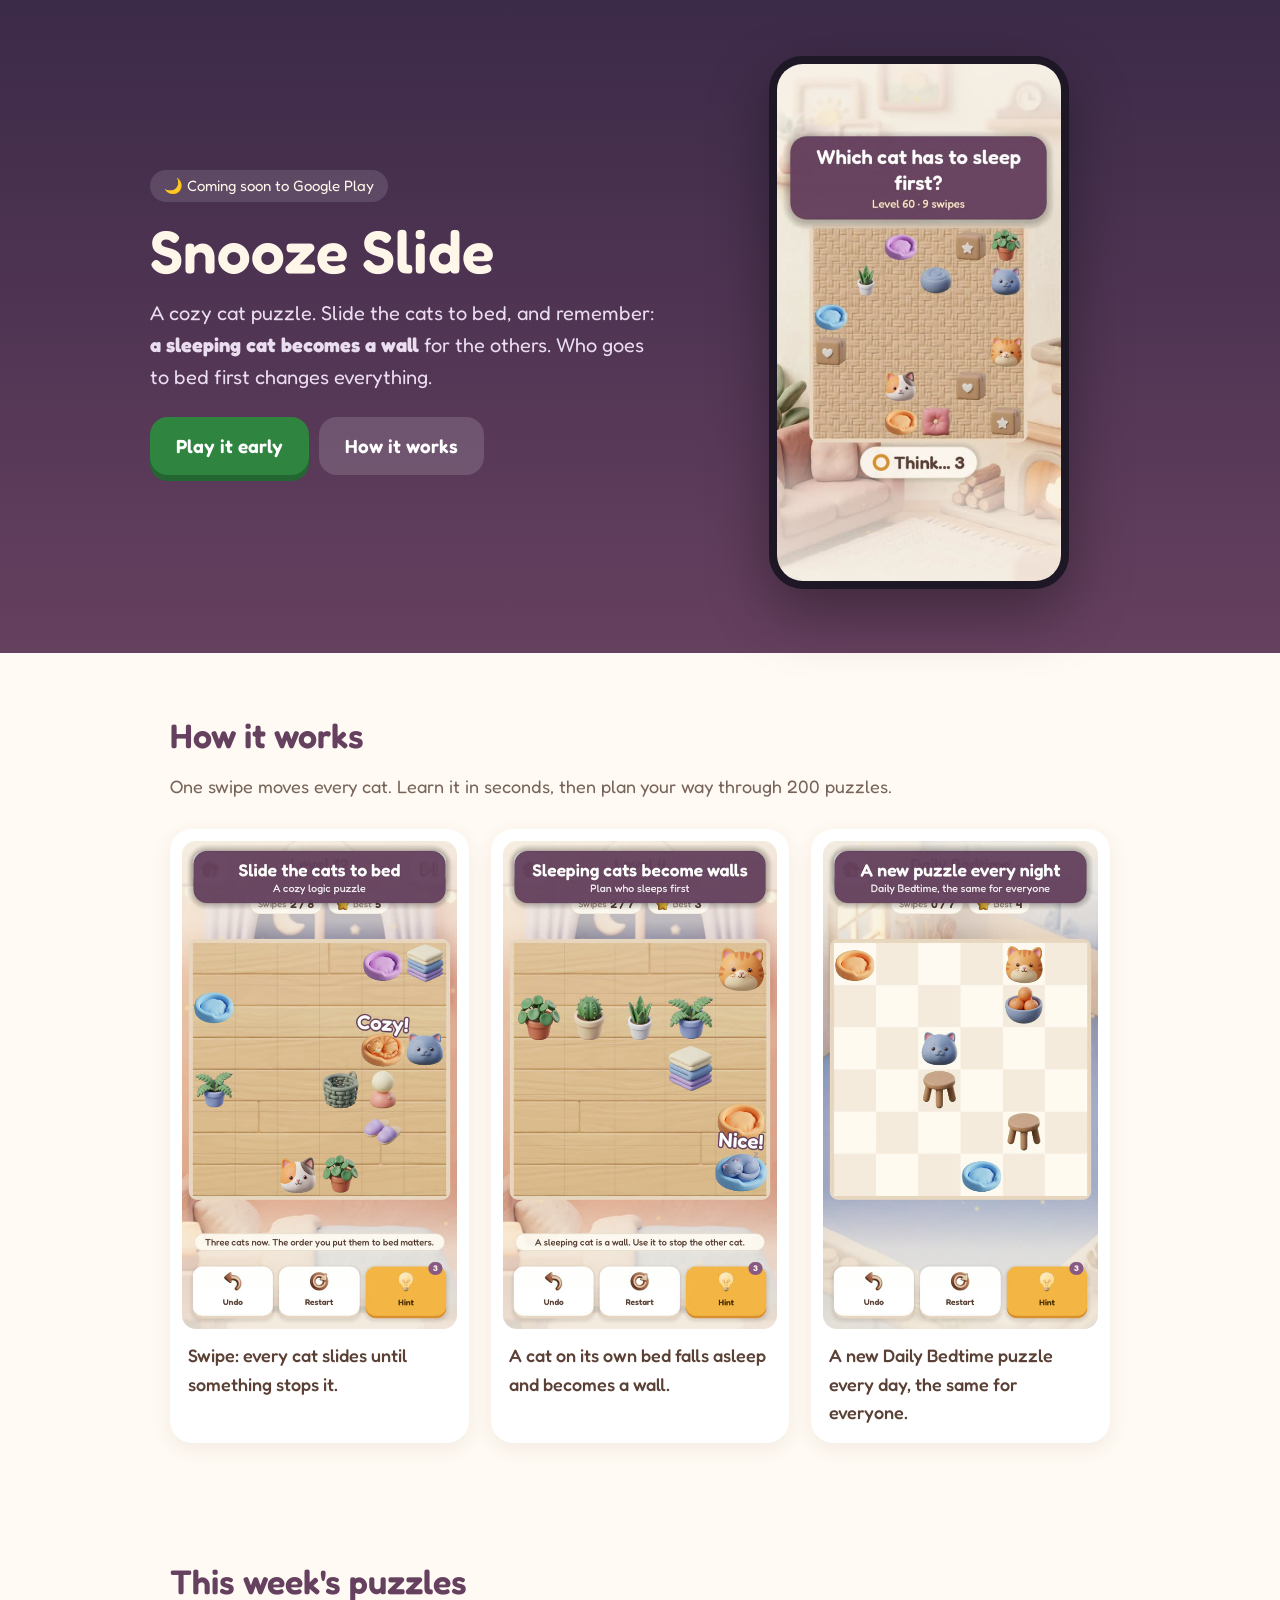
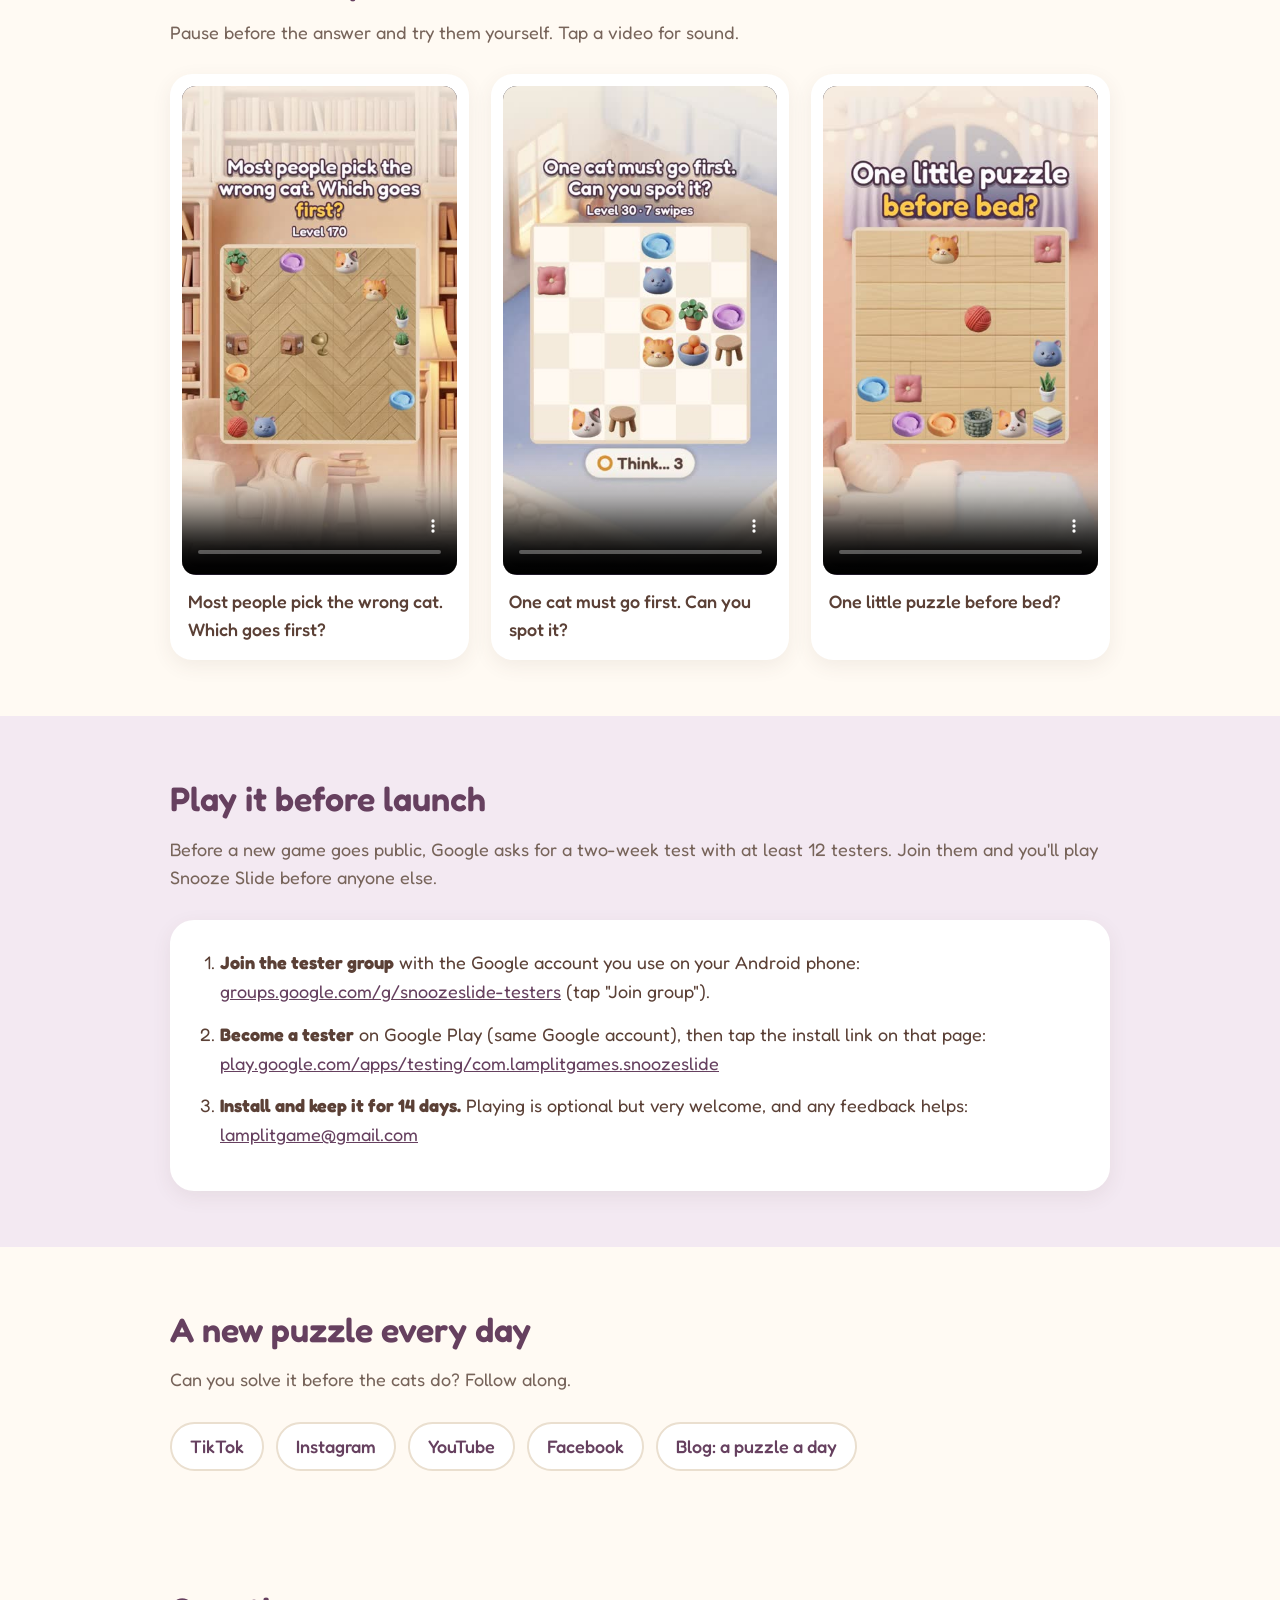
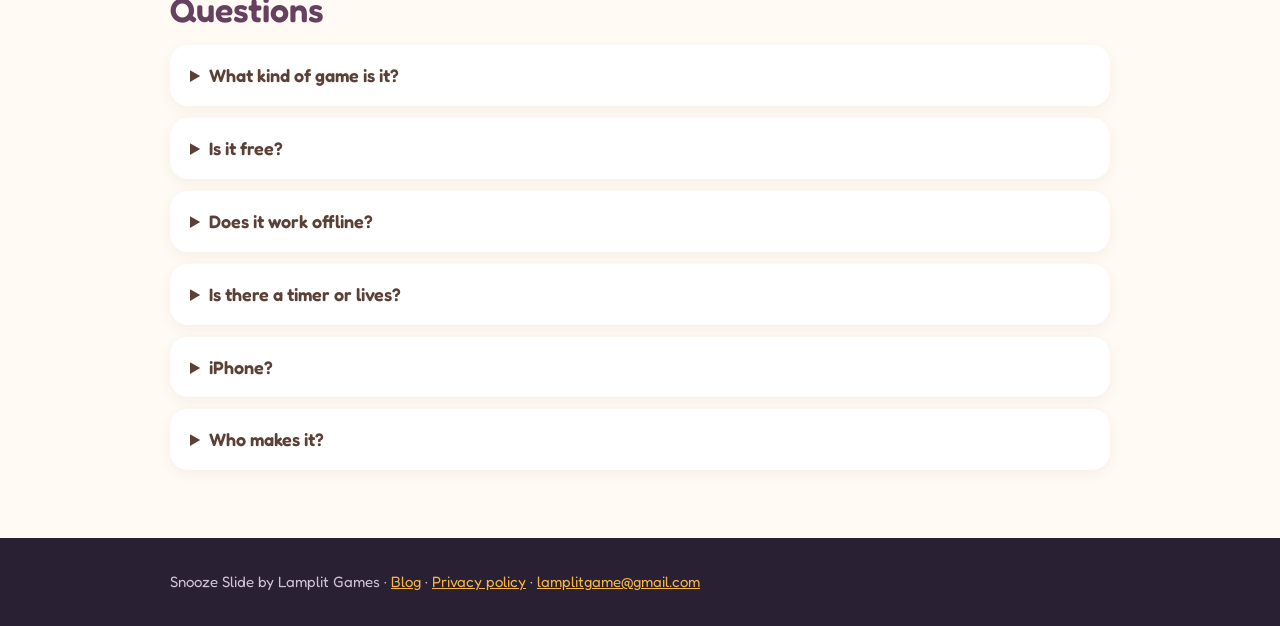
==== commit ff2ccbf1: "Site: readable contrast, faster first paint, picture sizes, privacy page description (Lighthouse aud" ====
--- a/snooze-slide/index.html
+++ b/snooze-slide/index.html
@@ -16,7 +16,8 @@
 <meta name="theme-color" content="#66405F">
 <link rel="preconnect" href="https://fonts.googleapis.com">
 <link rel="preconnect" href="https://fonts.gstatic.com" crossorigin>
-<link href="https://fonts.googleapis.com/css2?family=Fredoka:wght@400;500;600&display=swap" rel="stylesheet">
+<link href="https://fonts.googleapis.com/css2?family=Fredoka:wght@400;500;600&display=swap" rel="stylesheet" media="print" onload="this.media='all'">
+<noscript><link href="https://fonts.googleapis.com/css2?family=Fredoka:wght@400;500;600&display=swap" rel="stylesheet"></noscript>
 <script type="application/ld+json">
 {
   "@context": "https://schema.org",
@@ -34,7 +35,7 @@
 }
 </script>
 <style>
-  :root { --plum: #8A5A86; --plum-deep: #66405F; --night: #2A2033; --cream: #FFFAF3; --ink: #5B4036; --muted: #A48E80; --gold: #F4B546; --go: #45A857; --go-lip: #2F7F3E; }
+  :root { --plum: #8A5A86; --plum-deep: #66405F; --night: #2A2033; --cream: #FFFAF3; --ink: #5B4036; --muted: #77645A; --gold: #F4B546; --go: #2F8540; --go-lip: #236632; }
   * { box-sizing: border-box; }
   body { margin: 0; background: var(--cream); color: var(--ink); font: 18px/1.6 "Fredoka", system-ui, sans-serif; }
   a { color: var(--plum-deep); }
@@ -53,7 +54,7 @@
   .lead { color: var(--muted); margin: 0 0 28px; }
   .steps { display: grid; grid-template-columns: repeat(3, 1fr); gap: 22px; }
   .steps figure { margin: 0; background: #fff; border-radius: 22px; padding: 12px; box-shadow: 0 6px 20px rgba(91,64,54,.08); }
-  .steps img, .steps video { width: 100%; border-radius: 14px; display: block; }
+  .steps img, .steps video { width: 100%; height: auto; border-radius: 14px; display: block; }
   .steps video { aspect-ratio: 9 / 16; background: #1E1726; }
   .steps figcaption { padding: 12px 6px 4px; font-weight: 500; }
   .early { background: #F3E9F2; }
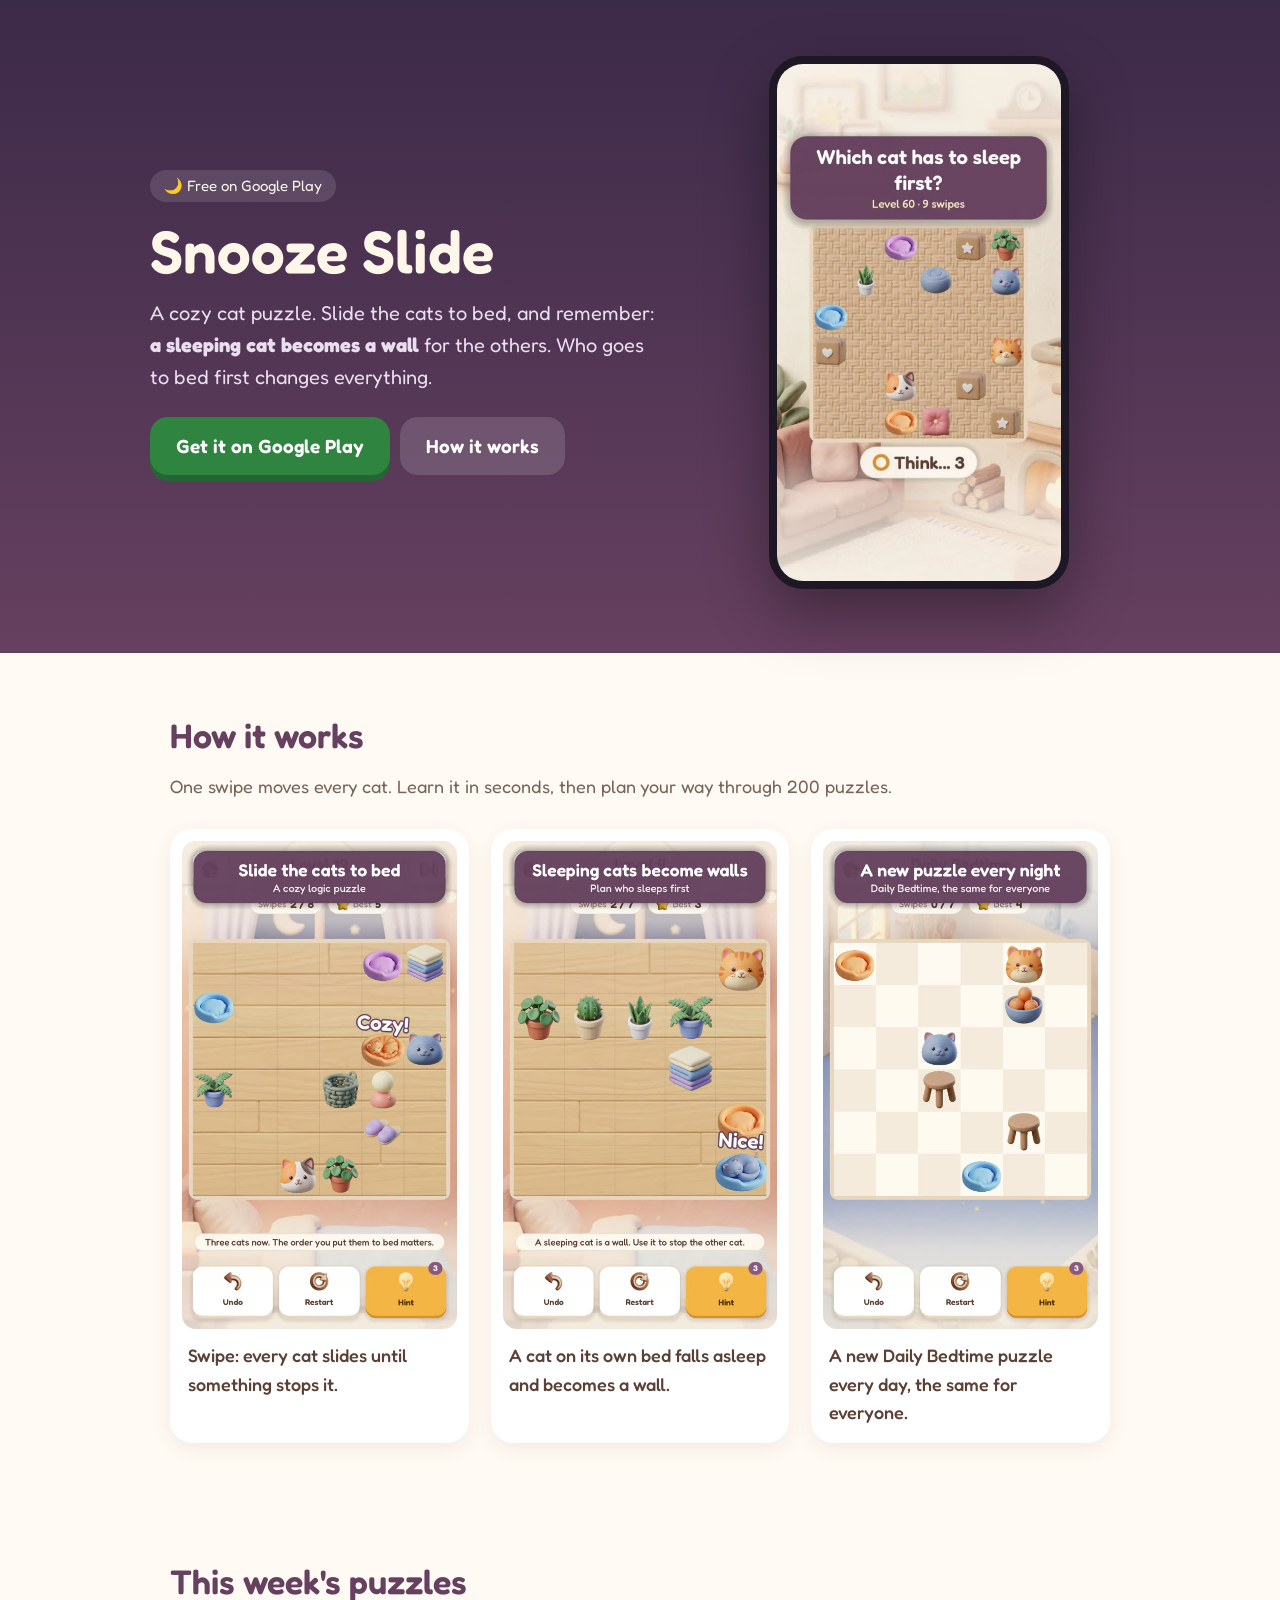
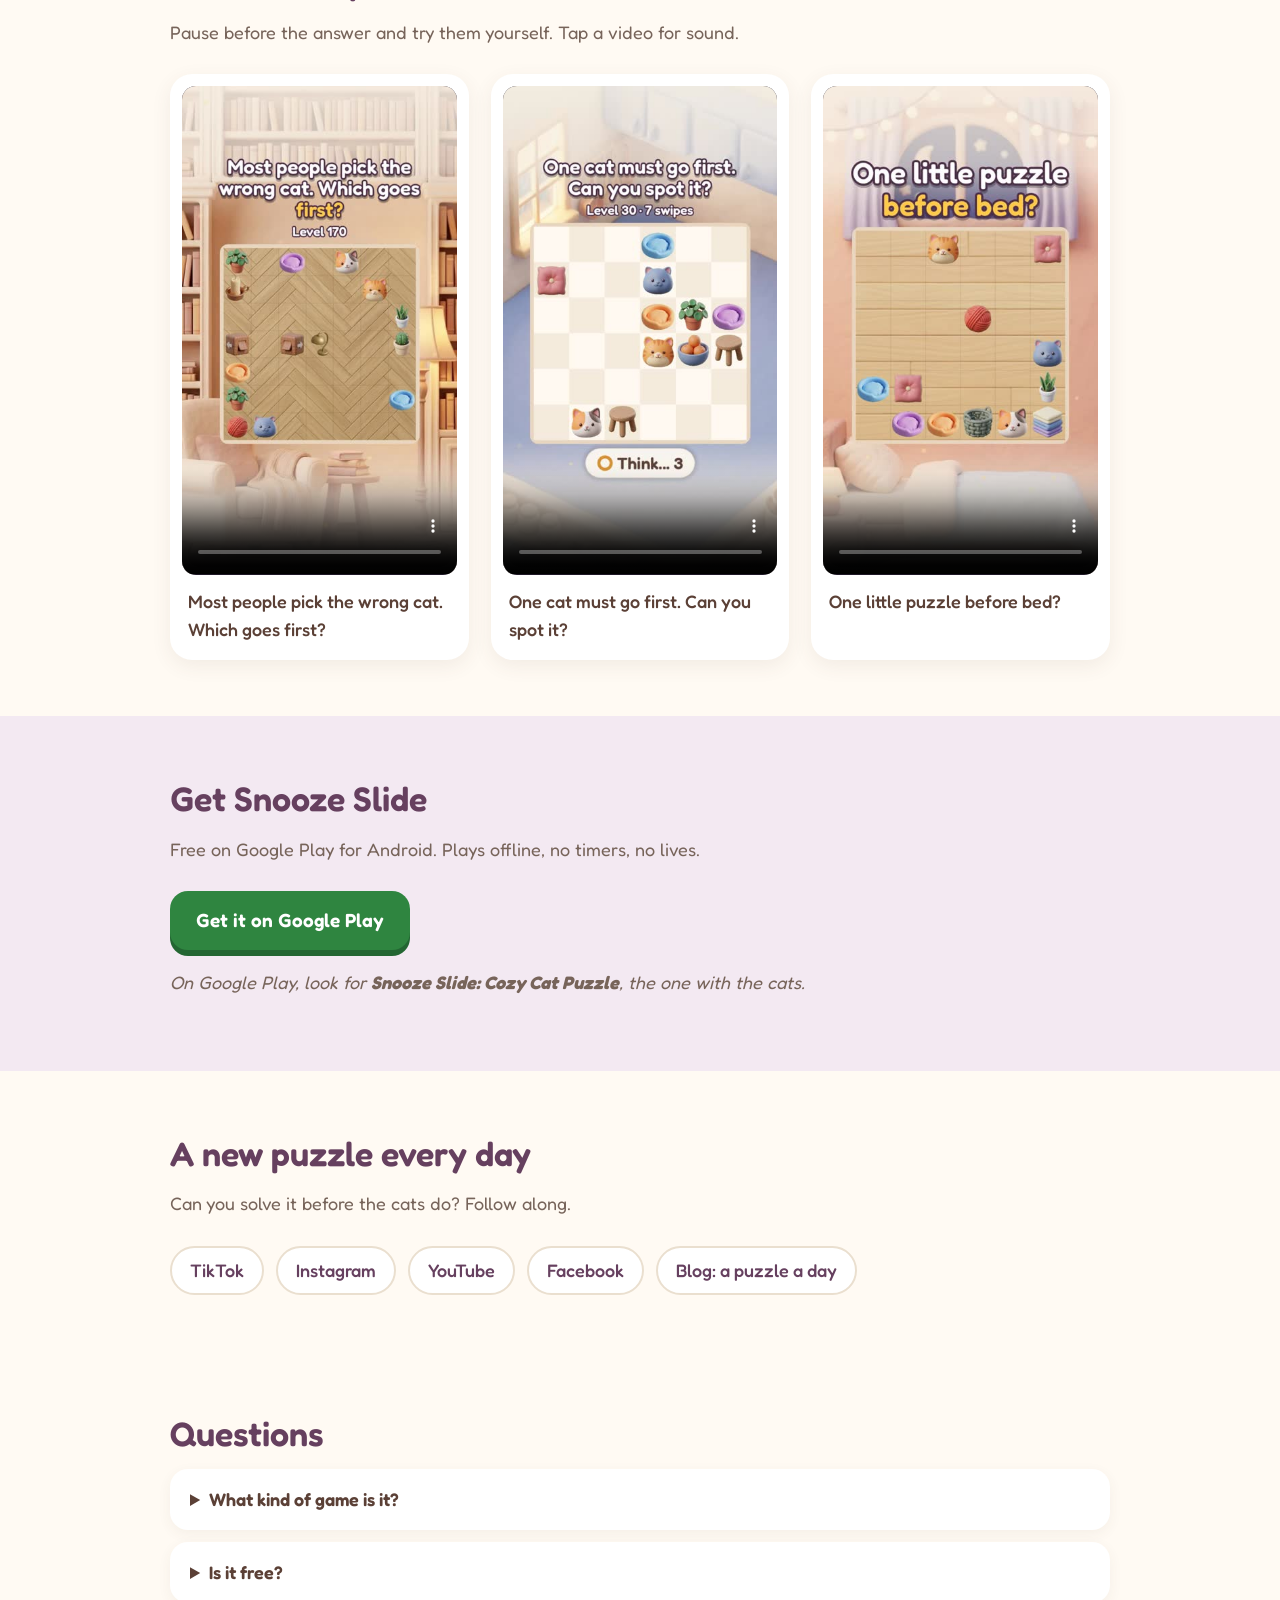
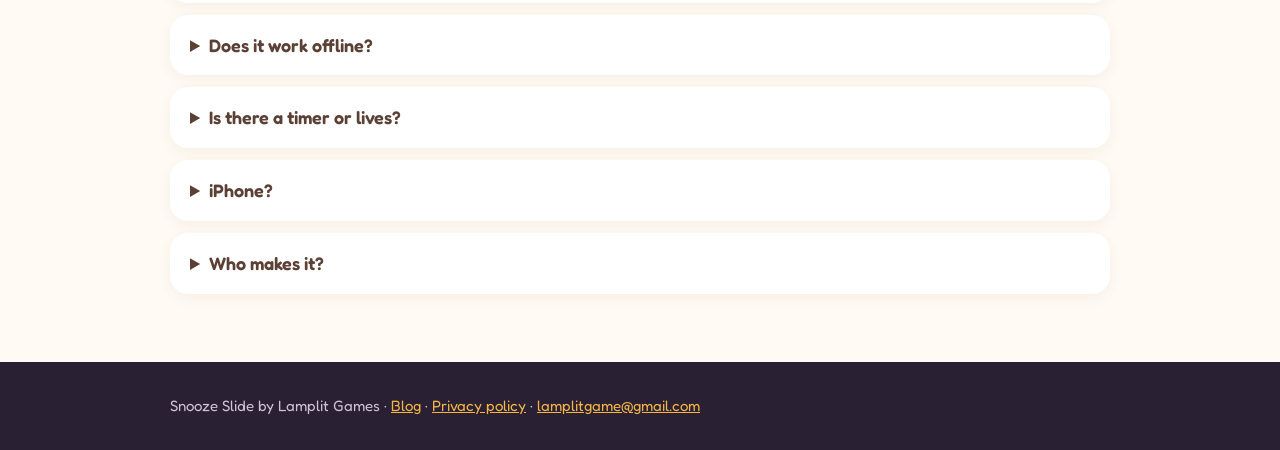
==== commit 79165acc: "Site: game is live — Google Play links everywhere (UTM), schema with installUrl/offers, root page, s" ====
--- a/snooze-slide/index.html
+++ b/snooze-slide/index.html
@@ -4,12 +4,12 @@
 <meta charset="utf-8">
 <meta name="viewport" content="width=device-width, initial-scale=1">
 <title>Snooze Slide: Cozy Cat Puzzle for Android</title>
-<meta name="description" content="Slide the cats to bed. Sleeping cats become walls. Snooze Slide is a cozy cat puzzle game for Android with 200 levels and a new Bedtime puzzle every day. Play it early as a tester.">
+<meta name="description" content="Slide the cats to bed. Sleeping cats become walls. Snooze Slide is a cozy cat puzzle game for Android with 200 levels and a new Bedtime puzzle every day. Free, plays offline.">
 <link rel="canonical" href="https://sazzal56.github.io/snooze-slide/">
 <link rel="icon" href="img/icon.png">
 <meta property="og:type" content="website">
 <meta property="og:title" content="Snooze Slide: Cozy Cat Puzzle">
-<meta property="og:description" content="Slide the cats to bed. Sleeping cats become walls. A new cozy puzzle every day.">
+<meta property="og:description" content="Slide the cats to bed. Sleeping cats become walls. Free on Google Play.">
 <meta property="og:image" content="https://sazzal56.github.io/snooze-slide/img/feature.jpg">
 <meta property="og:url" content="https://sazzal56.github.io/snooze-slide/">
 <meta name="twitter:card" content="summary_large_image">
@@ -21,17 +21,46 @@
 <script type="application/ld+json">
 {
   "@context": "https://schema.org",
-  "@type": "VideoGame",
-  "name": "Snooze Slide",
-  "alternateName": "Snooze Slide: Cozy Cat Puzzle",
-  "description": "A cozy cat puzzle for Android. Swipe to slide every cat at once; a cat that reaches its own bed falls asleep and becomes a wall for the others. 200 levels and a new Daily Bedtime puzzle every day.",
-  "genre": ["Puzzle", "Logic", "Casual"],
-  "gamePlatform": "Android",
-  "applicationCategory": "GameApplication",
-  "operatingSystem": "Android",
-  "image": "https://sazzal56.github.io/snooze-slide/img/feature.jpg",
-  "url": "https://sazzal56.github.io/snooze-slide/",
-  "author": { "@type": "Organization", "name": "Lamplit Games", "email": "lamplitgame@gmail.com", "url": "https://sazzal56.github.io/" }
+  "@graph": [
+    {
+      "@type": "Organization",
+      "@id": "https://sazzal56.github.io/#org",
+      "name": "Lamplit Games",
+      "url": "https://sazzal56.github.io/",
+      "email": "lamplitgame@gmail.com",
+      "logo": "https://sazzal56.github.io/snooze-slide/img/icon.png",
+      "sameAs": [
+        "https://www.youtube.com/@snoozeslide",
+        "https://www.tiktok.com/@snoozeslide",
+        "https://www.facebook.com/snoozeslide",
+        "https://www.instagram.com/snooze.slide/"
+      ]
+    },
+    {
+      "@type": ["VideoGame", "MobileApplication"],
+      "@id": "https://sazzal56.github.io/snooze-slide/#game",
+      "name": "Snooze Slide",
+      "alternateName": "Snooze Slide: Cozy Cat Puzzle",
+      "description": "A cozy cat puzzle game for Android. Swipe to slide every cat at once; a cat that reaches its own bed falls asleep and becomes a wall for the others. 200 levels, a new Daily Bedtime puzzle every day, and it plays offline.",
+      "url": "https://sazzal56.github.io/snooze-slide/",
+      "image": "https://sazzal56.github.io/snooze-slide/img/feature.jpg",
+      "screenshot": [
+        "https://sazzal56.github.io/snooze-slide/img/1_slide.jpg",
+        "https://sazzal56.github.io/snooze-slide/img/2_walls.jpg",
+        "https://sazzal56.github.io/snooze-slide/img/5_daily.jpg"
+      ],
+      "genre": ["Puzzle", "Logic", "Casual"],
+      "gamePlatform": "Android",
+      "operatingSystem": "Android",
+      "applicationCategory": "GameApplication",
+      "inLanguage": "en",
+      "installUrl": "https://play.google.com/store/apps/details?id=com.lamplitgames.snoozeslide",
+      "sameAs": ["https://play.google.com/store/apps/details?id=com.lamplitgames.snoozeslide"],
+      "offers": { "@type": "Offer", "price": "0", "priceCurrency": "USD" },
+      "author": { "@id": "https://sazzal56.github.io/#org" },
+      "publisher": { "@id": "https://sazzal56.github.io/#org" }
+    }
+  ]
 }
 </script>
 <style>
@@ -79,10 +108,10 @@
 <header>
   <div class="wrap hero">
     <div>
-      <span class="tag">🌙 Coming soon to Google Play</span>
+      <span class="tag">🌙 Free on Google Play</span>
       <h1>Snooze Slide</h1>
       <p>A cozy cat puzzle. Slide the cats to bed, and remember: <strong>a sleeping cat becomes a wall</strong> for the others. Who goes to bed first changes everything.</p>
-      <a class="btn" href="#early">Play it early</a><a class="btn alt" href="#how">How it works</a>
+      <a class="btn" href="https://play.google.com/store/apps/details?id=com.lamplitgames.snoozeslide&amp;referrer=utm_source%3Dwebsite%26utm_medium%3Dhero">Get it on Google Play</a><a class="btn alt" href="#how">How it works</a>
     </div>
     <div class="phone"><video src="img/gameplay.mp4" poster="img/gameplay_poster.jpg" autoplay muted loop playsinline aria-label="Snooze Slide gameplay: which cat goes to bed first?"></video></div>
   </div>
@@ -115,17 +144,12 @@
     </div>
   </section>
 
-  <section id="early" class="early">
+  <section id="get" class="early">
     <div class="wrap">
-      <h2>Play it before launch</h2>
-      <p class="lead">Before a new game goes public, Google asks for a two-week test with at least 12 testers. Join them and you'll play Snooze Slide before anyone else.</p>
-      <div class="card">
-        <ol class="join">
-          <li><strong>Join the tester group</strong> with the Google account you use on your Android phone:<br><a href="https://groups.google.com/g/snoozeslide-testers">groups.google.com/g/snoozeslide-testers</a> (tap "Join group").</li>
-          <li><strong>Become a tester</strong> on Google Play (same Google account), then tap the install link on that page:<br><a href="https://play.google.com/apps/testing/com.lamplitgames.snoozeslide">play.google.com/apps/testing/com.lamplitgames.snoozeslide</a></li>
-          <li><strong>Install and keep it for 14 days.</strong> Playing is optional but very welcome, and any feedback helps: <a href="mailto:lamplitgame@gmail.com">lamplitgame@gmail.com</a></li>
-        </ol>
-      </div>
+      <h2>Get Snooze Slide</h2>
+      <p class="lead">Free on Google Play for Android. Plays offline, no timers, no lives.</p>
+      <a class="btn" href="https://play.google.com/store/apps/details?id=com.lamplitgames.snoozeslide&amp;referrer=utm_source%3Dwebsite%26utm_medium%3Dget">Get it on Google Play</a>
+      <p class="soon">On Google Play, look for <strong>Snooze Slide: Cozy Cat Puzzle</strong>, the one with the cats.</p>
     </div>
   </section>
 
@@ -135,7 +159,7 @@
       <p class="lead">Can you solve it before the cats do? Follow along.</p>
       <div class="social">
         <a href="https://www.tiktok.com/@snoozeslide">TikTok</a>
-        <a href="https://www.instagram.com/snoozeslide/">Instagram</a>
+        <a href="https://www.instagram.com/snooze.slide/">Instagram</a>
         <a href="https://www.youtube.com/@snoozeslide">YouTube</a>
         <a href="https://www.facebook.com/snoozeslide">Facebook</a>
         <a href="blog/">Blog: a puzzle a day</a>
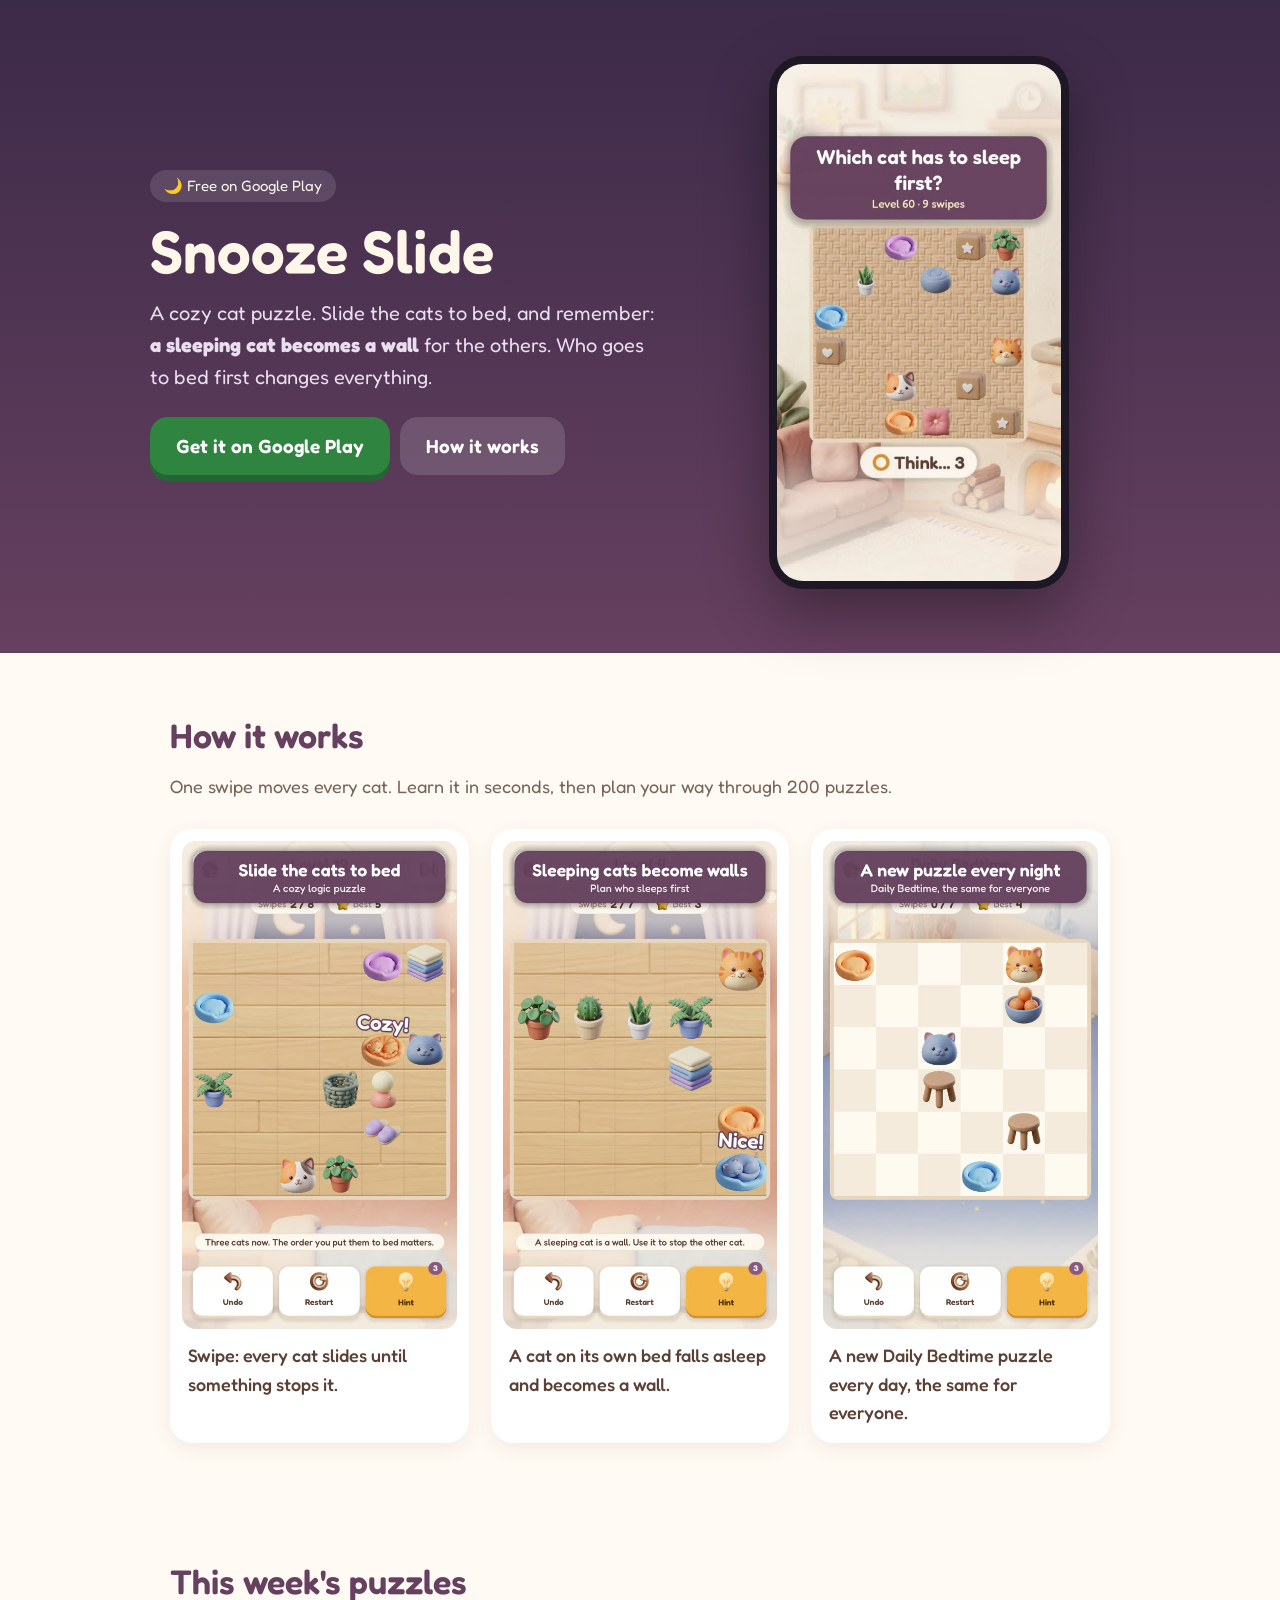
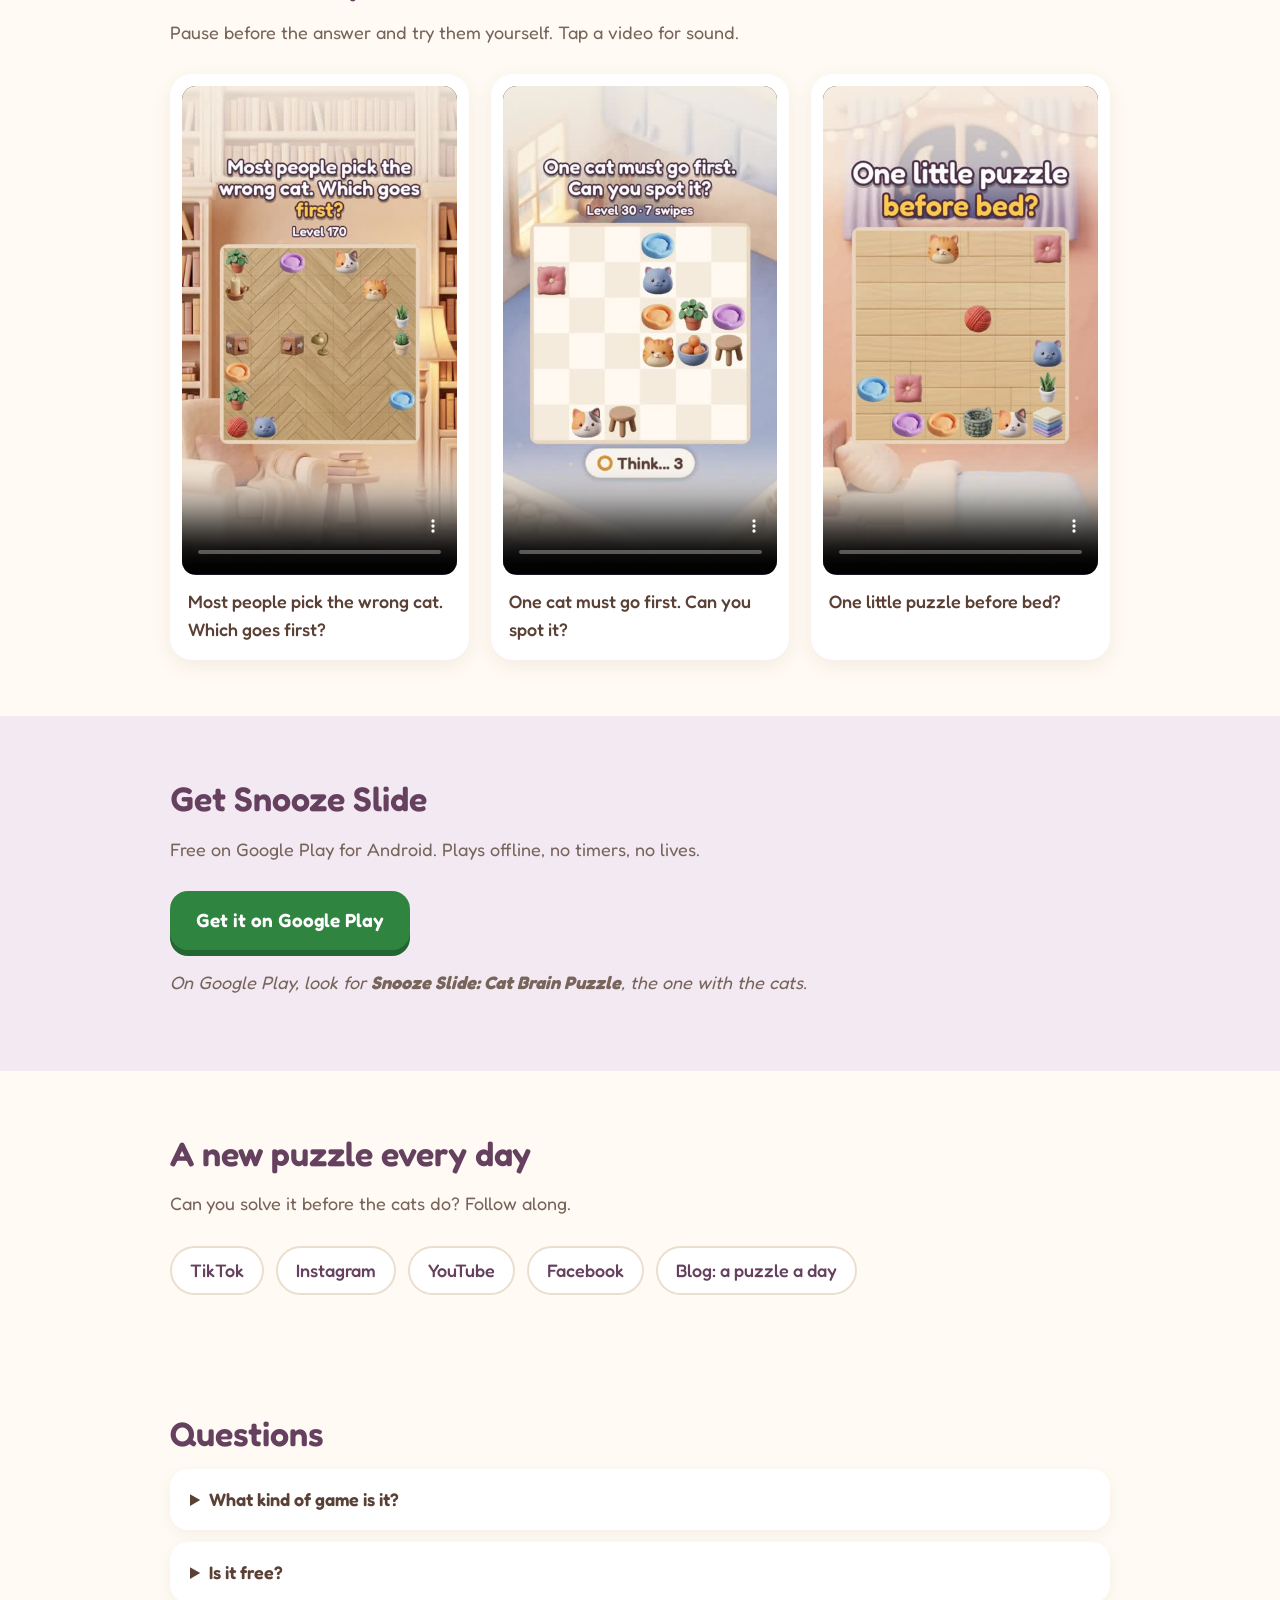
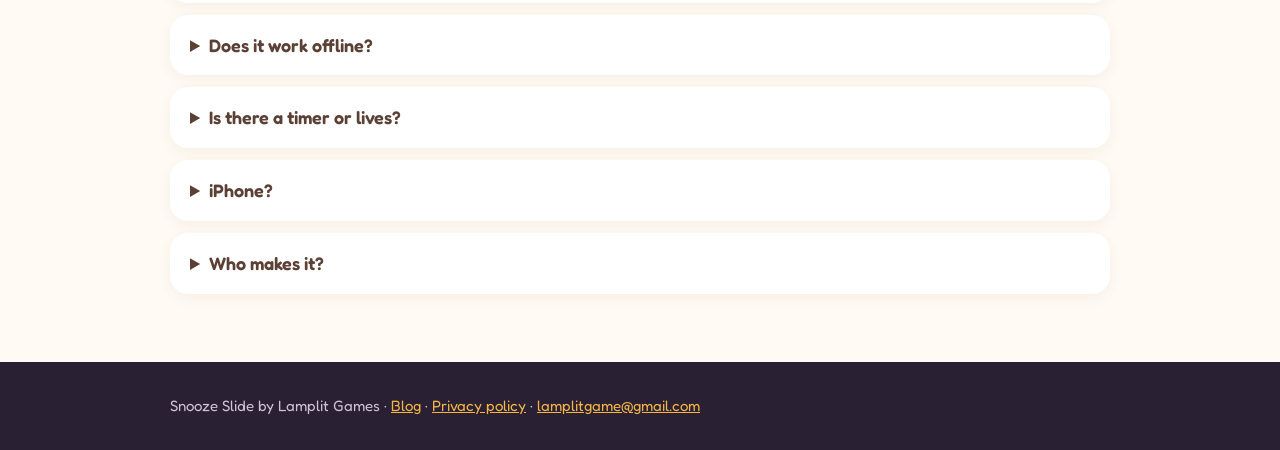
==== commit 959963ef: "Site: new store name Snooze Slide: Cat Brain Puzzle Co-Authored-By: Claude Opus 5.5 <noreply@anthrop" ====
--- a/snooze-slide/index.html
+++ b/snooze-slide/index.html
@@ -3,12 +3,12 @@
 <head>
 <meta charset="utf-8">
 <meta name="viewport" content="width=device-width, initial-scale=1">
-<title>Snooze Slide: Cozy Cat Puzzle for Android</title>
+<title>Snooze Slide: Cat Brain Puzzle for Android</title>
 <meta name="description" content="Slide the cats to bed. Sleeping cats become walls. Snooze Slide is a cozy cat puzzle game for Android with 200 levels and a new Bedtime puzzle every day. Free, plays offline.">
 <link rel="canonical" href="https://sazzal56.github.io/snooze-slide/">
 <link rel="icon" href="img/icon.png">
 <meta property="og:type" content="website">
-<meta property="og:title" content="Snooze Slide: Cozy Cat Puzzle">
+<meta property="og:title" content="Snooze Slide: Cat Brain Puzzle">
 <meta property="og:description" content="Slide the cats to bed. Sleeping cats become walls. Free on Google Play.">
 <meta property="og:image" content="https://sazzal56.github.io/snooze-slide/img/feature.jpg">
 <meta property="og:url" content="https://sazzal56.github.io/snooze-slide/">
@@ -40,7 +40,7 @@
       "@type": ["VideoGame", "MobileApplication"],
       "@id": "https://sazzal56.github.io/snooze-slide/#game",
       "name": "Snooze Slide",
-      "alternateName": "Snooze Slide: Cozy Cat Puzzle",
+      "alternateName": "Snooze Slide: Cat Brain Puzzle",
       "description": "A cozy cat puzzle game for Android. Swipe to slide every cat at once; a cat that reaches its own bed falls asleep and becomes a wall for the others. 200 levels, a new Daily Bedtime puzzle every day, and it plays offline.",
       "url": "https://sazzal56.github.io/snooze-slide/",
       "image": "https://sazzal56.github.io/snooze-slide/img/feature.jpg",
@@ -149,7 +149,7 @@
       <h2>Get Snooze Slide</h2>
       <p class="lead">Free on Google Play for Android. Plays offline, no timers, no lives.</p>
       <a class="btn" href="https://play.google.com/store/apps/details?id=com.lamplitgames.snoozeslide&amp;referrer=utm_source%3Dwebsite%26utm_medium%3Dget">Get it on Google Play</a>
-      <p class="soon">On Google Play, look for <strong>Snooze Slide: Cozy Cat Puzzle</strong>, the one with the cats.</p>
+      <p class="soon">On Google Play, look for <strong>Snooze Slide: Cat Brain Puzzle</strong>, the one with the cats.</p>
     </div>
   </section>
 
